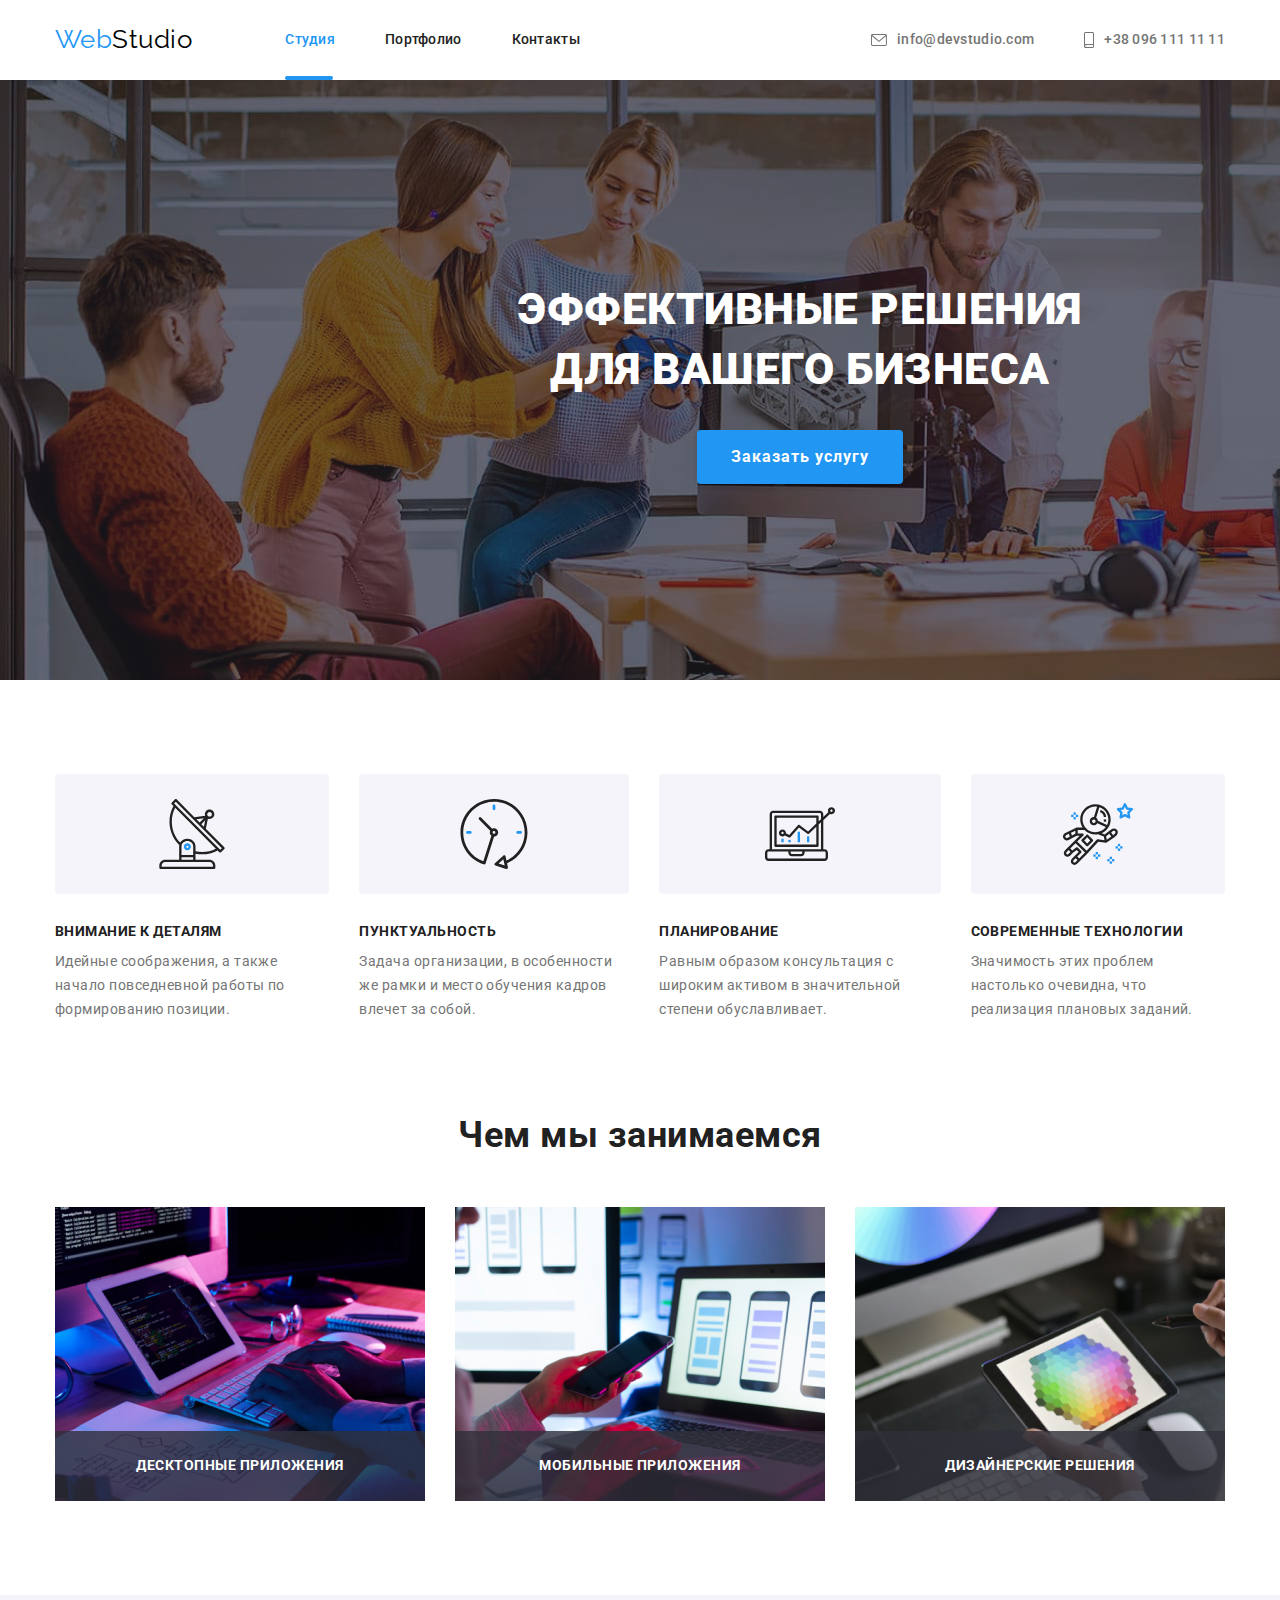
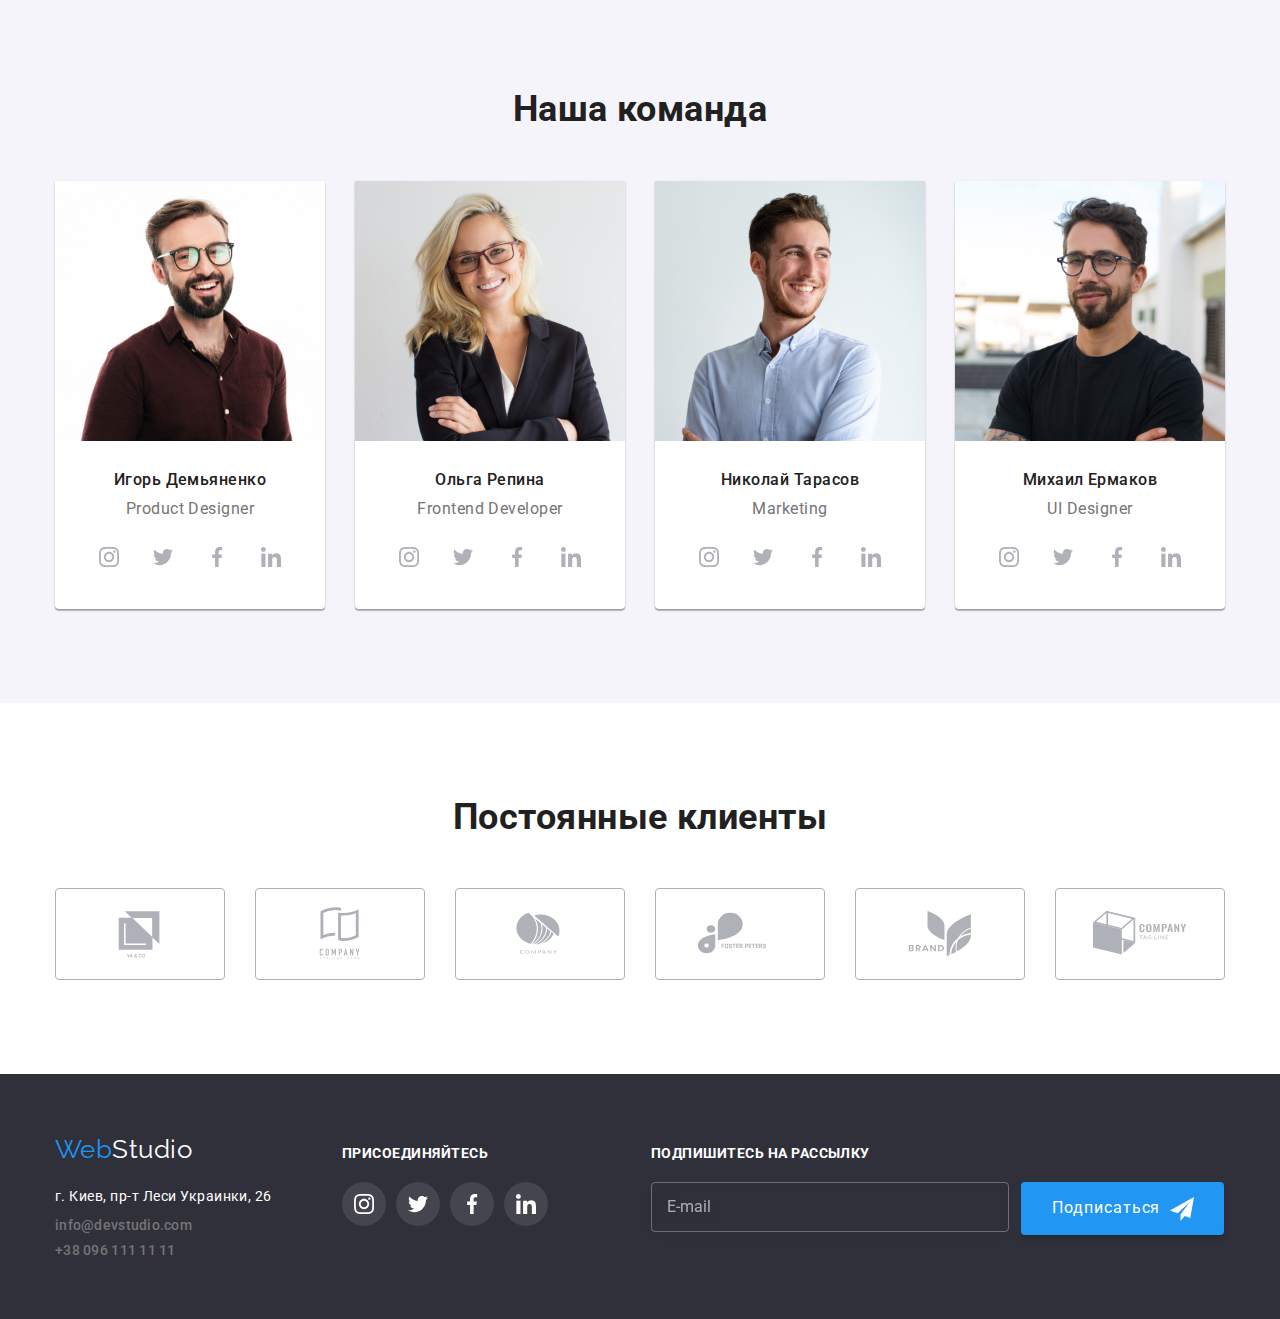
==== index.html @ 4d417df6 "Скопировал данные" ====
<!DOCTYPE html>
<html lang="en">
<head>
    <meta charset="UTF-8">
    <meta http-equiv="X-UA-Compatible" content="IE=edge">
    <meta name="viewport" content="width=device-width, initial-scale=1.0">
    <title>WebStudio</title>
    <link href="https://fonts.googleapis.com/css2?family=Raleway:wght@700&family=Roboto:wght@400;500;700;900&display=swap"
        rel="stylesheet">
        <link rel="stylesheet" href="https://cdnjs.cloudflare.com/ajax/libs/modern-normalize/0.2.0/modern-normalize.min.css">
        <link rel="stylesheet" href="https://cdnjs.cloudflare.com/ajax/libs/modern-normalize/0.2.0/modern-normalize.min.css"
            integrity="sha512-sqIVMkf5f8XGYI/UZYGs7wODxlUeoj9JknataPfUwtvrSKWMHrMXGZ7Evb6nabFYJQG15vFFyALe6r0nWCD1Ug=="
            crossorigin="anonymous" referrerpolicy="no-referrer" />
        <link rel="stylesheet" href="./CSS/styles.css">
</head>

<body>
    <header class="header">
        <div class="container header-container">
        <nav class="navigation">
            <a href="index.html" class="logo">
                Web<span class="logo-black">Studio</span>
            </a>
            <ul class="site-nav">
                <li class="item">
                    <a href=" " class= "link current" >Студия</a>
                </li>
                <li class="item">
                    <a href="./portfolio.html "class= "link" >Портфолио</a>
                </li>
                <li class="item">
                    <a href=" "class= "link" >Контакты </a>
                </li>
            </ul>
        </nav>
        <ul class="contacts">
            <li class="contacts-item">
                <a class="contacts-link" href="mailto:info@devstudio.com">
                    <svg class="icon-envelope" width="16px" height="12px">
                        <use href="./images/icons/symbol-defs.svg#icon-phone1"></use>
                    </svg>info@devstudio.com
                
                </a>
            </li>
            <li class="contacts-item">
                <a class="contacts-link" href="tel:+380961111111"> 
                    <svg class="icon-phone" width="10px" height="16px">
                        <use href="./images/icons/symbol-defs.svg#icon-smartphone"></use>
                    </svg>+38 096 111 11 11</a>
            </li>
        </ul>
    </div>
    </header >
    <main>
        
            <section class="hero">
            <div class="container">
                <h1 class="hero-title">Эффективные решения <br> для вашего бизнеса</h1>
                <button type="button" class="button" data-modal-open>Заказать услугу</button>
            </section>
            </div>

        <section class="section feat">
            <div class="container">
        <h2 class="visually-hidden">Наши преимущества</h2>
            <ul class="section-features">
                <li class="advantages">
                    <div class="advantages-icon">
                        <svg class="icon-antenna" width="70px" height="70px">
                            <use href="./images/icons/sprite1.svg#icon-antenna-1"></use>
                        </svg>
                    </div>
                    <h3 class="features">Внимание к деталям</h3>
                    <p class="features-list">Идейные соображения, а также начало повседневной
                        работы по формированию позиции.</p>
                
                </li>
                <li class="advantages">
                    <div class="advantages-icon">
                        <svg class="icon-antenna" width="70px" height="70px">
                            <use href="./images/icons/sprite1.svg#icon-clock-1"> </use>
                        </svg>
                    </div>
                    <h3 class="features">Пунктуальность</h3>
                    <p class="features-list">Задача организации, в особенности же
                        рамки и место обучения кадров влечет за собой.</p>
                </li>
                <li class="advantages">
                    <div class="advantages-icon">
                        <svg class="icon-antenna" width="70px" height="70px">
                            <use href="./images/icons/sprite1.svg#icon-diagram-1"></use>
                        </svg>
                    </div>
                    <h3 class="features">Планирование</h3>
                    <p class="features-list">Равным образом консультация с широким
                        активом в значительной степени обуславливает.</p>
                </li>
                <li class="advantages">
                 <div class="advantages-icon">
                     <svg class="icon-antenna" width="70px" height="70px">
                         <use href="./images/icons/sprite1.svg#icon-astronaut-1"></use>
                    </svg>
                 </div>
                    <h3 class="features">Современные технологии</h3>
                    <p class="features-list">Значимость этих проблем настолько очевидна,
                        что реализация плановых заданий.</p>
                </li>
            </ul>
            </div>
        </section>
        <section class="section">
            <div class="container">
            <h2 class="section-title heading">Чем мы занимаемся</h2>

            <ul class="image-box">
                <li class="ibox">
                    
                    <img src="./images/box 1.jpg"
                        alt="Изображены руки пишущие код на компютере с и спользованием планшета" width="370"
                        height="294" />
                        <P class="image-box-text">Десктопные приложения </P>
                        
                        
                        
                </li>
                <li class="ibox">
                    <img src="./images/box 2.jpg" alt="Изображены руки набрасывающие макет интерфейса для смартфона "
                        width="370" height="294" />
                        <P class="image-box-text">Мобильные приложения </P>
                </li>
                <li class="ibox">
                    <img src="./images/img.jpg"
                        alt="Изображены руки подбирающие цветовуюпалитру на планшете с помощью карандаша " width="370"
                        height="294" />
                        <P class="image-box-text">Дизайнерские решения </P>
                        
                </li>
            </ul>
</div>
        </section>
    
        <section class="section-team">
            <div class="container">
            <h2 class="section-title head">Наша команда</h2>
            <ul class="team">
                <li class="masters-list">
                    <img src="./images/img0.jpg" alt=" Изображен Product Designer " width="270" height="260">
                    <div class="team-colums">
                    <h3 class="team-list " >Игорь Демьяненко</h3>
                    <p class="team-professional ">Product Designer</p>
                    <ul class="social-list">
                        <li class="social-list-item">
                            <a href="" class="social-link">
                                <svg class="social-list-icon">
                                 <use href="./images/icons/sprite.svg#icon-instagram-2"></use> 
                                </svg>
                            </a>
                        </li>
                        <li class="social-list-item">
                            <a href="" class="social-link"> 
                                <svg class="social-list-icon">
                                    <use href="./images/icons/sprite.svg#icon-twitter-1"></use>
                                </svg>
                            </a>
                        </li>
                        <li class="social-list-item">
                            <a href="" class="social-link">
                                <svg class="social-list-icon">
                                    <use href="./images/icons/sprite.svg#icon-facebook-1"></use>
                                </svg>
                            </a>
                        </li>
                        <li class="social-list-item">
                            <a href="" class="social-link">
                                <svg class="social-list-icon">
                                    <use href="./images/icons/sprite.svg#icon-linkedin-1"></use>
                                </svg>
                            </a>
                        </li>
                    </ul>
        
                    </div>
                </li>
                <li class="masters-list">
                    <img src="./images/img1.jpg" alt=" Изображен Frontend Developer " width="270" height="260">
                    <div class="team-colums">
                    <h3 class="team-list ">Ольга Репина</h3>
                    <p class="team-professional ">Frontend Developer</p>
                    <ul class="social-list">
                        <li class="social-list-item">
                            <a href="" class="social-link">
                                <svg class="social-list-icon">
                                    <use href="./images/icons/sprite.svg#icon-instagram-2"></use>
                                </svg>
                            </a>
                        </li>
                        <li class="social-list-item">
                            <a href="" class="social-link">
                                <svg class="social-list-icon">
                                    <use href="./images/icons/sprite.svg#icon-twitter-1"></use>
                                </svg>
                            </a>
                        </li>
                        <li class="social-list-item">
                            <a href="" class="social-link">
                                <svg class="social-list-icon">
                                    <use href="./images/icons/sprite.svg#icon-facebook-1"></use>
                                </svg>
                            </a>
                        </li>
                        <li class="social-list-item">
                            <a href="" class="social-link">
                                <svg class="social-list-icon">
                                    <use href="./images/icons/sprite.svg#icon-linkedin-1"></use>
                                </svg>
                            </a>
                        </li>
                    </ul>
                    </div>

                </li>
                <li class="masters-list">
                    <img src="./images/img3.jpg" alt=" Изображен Маркетолог " width="270" height="260">
                <div class="team-colums">
                    <h3 class="team-list">Николай Тарасов</h3>
                    <p class="team-professional " >Marketing</p>
                    <ul class="social-list">
                        <li class="social-list-item">
                            <a href="" class="social-link">
                                <svg class="social-list-icon">
                                    <use href="./images/icons/sprite.svg#icon-instagram-2"></use>
                                </svg>
                            </a>
                        </li>
                        <li class="social-list-item">
                            <a href="" class="social-link">
                                <svg class="social-list-icon">
                                    <use href="./images/icons/sprite.svg#icon-twitter-1"></use>
                                </svg>
                            </a>
                        </li>
                        <li class="social-list-item">
                            <a href="" class="social-link">
                                <svg class="social-list-icon">
                                    <use href="./images/icons/sprite.svg#icon-facebook-1"></use>
                                </svg>
                            </a>
                        </li>
                        <li class="social-list-item">
                            <a href="" class="social-link">
                                <svg class="social-list-icon">
                                    <use href="./images/icons/sprite.svg#icon-linkedin-1"></use>
                                </svg>
                            </a>
                        </li>
                    </ul>
                    </div>

                </li>
                <li class="masters-list">
                    <img src="./images/img4.jpg" alt=" Изображен UI Designer " width="270" height="260">
                <div class="team-colums">
                    <h3 class="team-list ">Михаил Ермаков</h3>
                    <p class="team-professional ">UI Designer</p>
                    <ul class="social-list">
                        <li class="social-list-item">
                            <a href="" class="social-link">
                                <svg class="social-list-icon">
                                    <use href="./images/icons/sprite.svg#icon-instagram-2"></use>
                                </svg>
                            </a>
                        </li>
                        <li class="social-list-item">
                            <a href="" class="social-link">
                                <svg class="social-list-icon">
                                    <use href="./images/icons/sprite.svg#icon-twitter-1"></use>
                                </svg>
                            </a>
                        </li>
                        <li class="social-list-item">
                            <a href="" class="social-link">
                                <svg class="social-list-icon">
                                    <use href="./images/icons/sprite.svg#icon-facebook-1"></use>
                                </svg>
                            </a>
                        </li>
                        <li class="social-list-item">
                            <a href="" class="social-link">
                                <svg class="social-list-icon">
                                    <use href="./images/icons/sprite.svg#icon-linkedin-1"></use>
                                </svg>
                            </a>
                        </li>
                    </ul>
                </div>

                </li>

            </ul>
            </div>
        </section>
        <section class="section-clients section">
            <div class="container">
                <h2 class="clients-title">Постоянные клиенты</h2>
                <ul class="clients-list">
                    <li class="clients-item">
                        <a class="clients-link" href="">
                            <svg class="icon-logo">
                                <use href="./images/icons/symbol-defs.svg#icon-Logo"></use>
                            </svg>
                        </a>
                    </li>
                    <li class="clients-item">
                        <a class="clients-link" href="">
                            <svg class="icon-logo">
                                <use href="./images/icons/symbol-defs.svg#icon-Logo-1"></use>
                            </svg>
                        </a>
                    </li>
                    <li class="clients-item">
                        <a class="clients-link" href="">
                            <svg class="icon-logo">
                                <use href="./images/icons/symbol-defs.svg#icon-Logo-2"></use>
                            </svg>
                        </a>
                    </li>
                    <li class="clients-item">
                        <a class="clients-link" href="">
                            <svg class="icon-logo">
                                <use href="./images/icons/symbol-defs.svg#icon-Logo-3"></use>
                            </svg>
                        </a>
                    </li>
                    <li class="clients-item">
                        <a class="clients-link" href="">
                            <svg class="icon-logo">
                                <use href="./images/icons/symbol-defs.svg#icon-Logo-4"></use>
                            </svg>
                        </a>
                    </li>
                    <li class="clients-item">
                        <a class="clients-link" href="">
                            <svg class="icon-logo">
                                <use href="./images/icons/symbol-defs.svg#icon-Logo-5"></use>
                            </svg>
                        </a>
                    </li>
                </ul>
            </div>
        </section>

    </main>
    <footer class="footer">
    
        <div class="container current-container">
            <div class="logo-container">
        <a href="/index.html" class="logo-footer">
            Web<span class="logo-white">Studio</span>
        </a>
        
        <address class="footer-address">
            <p class="address">г. Киев, пр-т Леси Украинки, 26</p>
            <ul class="contacts-footer">
           <li class="mail"><a class="contacts-link-foot" href="mailto:info@devstudio.com">info@devstudio.com</a></li>
        <li class="mail"> <a class="contacts-link-foot" href="tel:+380961111111" >+38 096 111 11 11</a> </li>
            </ul>
        </address>
        </div>
        <div class="social-corner">
        <h2 class="sociale-title">Присоединяйтесь</h2>
        <ul class="social-footer"> 
            <li class=" socical-footer-item">
                <a href="" class="socical-footer-link" >
                    <svg class="socical-footer-icon"> <use href="./images/icons/sprite.svg#icon-instagram-2"> 
                        
                    </use></svg>
                </a>
            </li>
            <li class=" socical-footer-item">
                <a href="" class="socical-footer-link"> <svg class="socical-footer-icon">
                    <use href="./images/icons/sprite.svg#icon-twitter-1">
                
                    </use>
                </svg></a>
            </li>
            <li class=" socical-footer-item">
                <a href="" class="socical-footer-link"><svg class="socical-footer-icon">
                    <use href="./images/icons/sprite.svg#icon-facebook-1">
                
                    </use>
                </svg></a>
            </li>
            <li class=" socical-footer-item">
                <a href="" class="socical-footer-link"><svg class="socical-footer-icon">
                    <use href="./images/icons/sprite.svg#icon-linkedin-1">
                
                    </use>
                </svg></a>
            </li>
        </ul>
        </div>
        

        <div class="subscription">
    
            <h2 class="subscription-title ">Подпишитесь на рассылку</h2>
            <form class="subscription-form" name="subscription-form">
                <label for="email">
                    <input class="footer-input" type="email" name="email" placeholder="E-mail" />
                </label> 
                
                <button class="footer-submit-button" type="submit">Подписаться
                    <svg class="icon-submit-svg" >
                        <use href="./images/icons/icon-send.svg#icon-icon-send"></use>
                    </svg>
                   
                </button>
            </form>
            
        </div>
        </div>
    
        
    
    </footer>

<div class="backdrop is-hidden " data-modal>
    <div class="modal">
        <button type="button" class="close-btn" data-modal-close>
        <svg class="close-svg" width="18px" height="18px">
            <use href="./images/icons/symbol-close.svg#icon-close-12">
        
            </use>
        </svg>
        </button>
        <form class="modal-form" action="#">
            <p class="modal-form-head">Оставьте свои данные, мы вам перезвоним</p>
            <label for="user-name" class="modal-form-field">Имя
                <span class="modal-form-input-wrapper">
                <input type="text" class="modal-form-input" id="user-name" name="user-name" minlength="2" pattern="[a-zA-Za-яёА-ЯЁ]+" title="Использовать Аа-Яя, Aa-Zz" required >
            <svg class="socical-footer-icon-current">
                <use href="./images/icons/symbol-form.svg#icon-person-black-18dp-1">
            </use>
                </svg>
                </span>
            </label>
            
            <label for="tel" class="modal-form-field" >Телефон
                <span class="modal-form-input-wrapper">
                <input type="tel" class="modal-form-input" name="tel" id="tel" pattern="[0-9-{3} [0-9-{3} [0-9-{2} [0-9-{2}]" title="099-999-88-88" required >
                <svg class="socical-footer-icon-current">
                    <use href="./images/icons/symbol-form.svg#icon-phone-black-18dp-1">
                    </use>
                </svg>
                </span>
            </label>
            <label for="email" class="modal-form-field">Почта
                <span class="modal-form-input-wrapper">
                <input type="email" class="modal-form-input" name="email" id="email">
                <svg class="socical-footer-icon-current">
                    <use href="./images/icons/symbol-form.svg#icon-email-black-18dp-1">
                    </use>
                </svg>
                </span>
            </label>
            <label for="messege" class="modal-form-field-curent"> Комментарий<textarea class="modal-form-messege" placeholder="Введите текст" id="messege"></textarea>
            </label>
            <input type="checkbox" class="modal-form-checkbox visually-hidden" id="accept-policy">
            <label for="accept-policy" class="modal-form-checkbox-label"> Соглашаюсь с рассылкой и принимаю &nbsp; <a href="#" class="modal-form-label-link">Условия договора </a></label>
            <button type="submit" class="modal-form-btn">Отправить</button>

        
</div>
<script src="./JS/modal.js"></script>
</body> 

</html>
---- CSS/styles.css ----
/* основной цвет ntcnf #212121 */
/* вторичный цвет #757575 */
/* Белый цвет */
/* Ацент- #2196F3 */
/* цвет контактов футера rgba(255, 255, 255, 0.6);*/
/* вторичный цвет фона #F5F4FA */

:root {
  --primary-texr-color: #212121;
  --title-text-color: #757575;
  --accent-color: #2196f3;
  --white-color: #fff;
  --black-color: #000000;
  --color-baner: #2f303a;
  --current-fon-color: #f5f4fa;
}
h1,
h2,
h3,
h4,
h5,
h6,
p {
  margin-top: 0px;
  margin-bottom: 0px;
}
ul,
ol {
  margin-top: 0px;
  margin-bottom: 0px;
  padding-left: 0px;
}
img {
  display: block;
}
body {
  color: var(--title-text-color);
  background-color: var(--white-color);
  font-family: roboto, sans-serif;
  letter-spacing: 0.03em;
  margin: 0px;
}

/* ***Шапка сайта**** */
/* Logo  для индекса и портфолио*/
.container {
  width: 1200px;
  margin: auto;
  padding-left: 15px;
  padding-right: 15px;
}

.header-container {
  display: flex;
  align-items: center;
}
.navigation {
  display: flex;
  align-items: center;
}
.logo {
  color: var(--accent-color);

  font-family: Raleway;
  font-weight: 400;
  font-size: 26px;
  line-height: 1.19;
  text-decoration: none;
  margin-right: 93px;
  padding-top: 24px;
  padding-bottom: 25px;
  display: block;
}

.logo :hover {
  color: var(--accent-color);
}
.logo-black {
  color: var(--black-color);
  font-family: Raleway;
  font-weight: 400;
  font-size: 26px;
  line-height: 1.19;
}
/* Site-nav */
.site-nav {
  list-style-type: none;
  display: flex;
  align-items: center;
}
.site-nav .link {
  color: var(--primary-texr-color);
  font-weight: 500;
  font-size: 14px;
  line-height: 1.14;
  letter-spacing: 0.02em;
  text-decoration: none;
  transition-property: color;
  transition-duration: 250ms;
  transition-timing-function: cubic-bezier(0.4, 0, 0.2, 1);
}
.link,
.current {
  padding-top: 32px;
  padding-bottom: 32px;
  display: block;
}

.item:not(:last-child) {
  margin-right: 50px;
}
.site-nav .link:hover,
.site-nav .link:focus {
  color: var(--accent-color);
}
.site-nav .link.current {
  color: var(--accent-color);
}
.nav,
.nav-current {
  padding-top: 32px;
  padding-bottom: 32px;
}
/* Contact-list  для индекса и портфолио*/

.contacts-link:hover,
.contacts-link:focus {
  color: var(--accent-color);
}

.icon-envelope:hover,
.icon-envelope:focus {
  fill: var(--accent-color);
}
.icon-phone:hover,
.icon-phone:focus {
  fill: var(--accent-color);
}
.icon-envelope,
.icon-phone {
  margin-right: 10px;
  fill: currentColor;
}

.contacts-item:not(:last-child) {
  margin-right: 50px;
}
.contacts {
  list-style-type: none;
  margin-left: auto;
  display: flex;
}
.contacts-link {
  color: var(--title-text-color);
  text-decoration: none;
  font-weight: 500;
  font-size: 14px;
  line-height: 1.14;
  letter-spacing: 0.02em;
  font-style: normal;
  display: flex;
  align-items: center;
  transition-property: color;
  transition-duration: 250ms;
  transition-timing-function: cubic-bezier(0.4, 0, 0.2, 1);
}

.contacts-link-foot {
  color: var(--title-text-color);
  text-decoration: none;
  font-weight: 500;
  font-size: 14px;
  line-height: 1.14;
  letter-spacing: 0.02em;
  font-style: normal;
  transition-duration: 250ms;
  transition-timing-function: cubic-bezier(0.4, 0, 0.2, 1);
}
.contacts-link-foot:hover,
.contacts-link-foot:focus {
  color: var(--accent-color);
}

.contacts-link {
  padding-top: 32px;
  padding-bottom: 32px;
}
.contacts-link-foot {
  display: block;
}

/* ***Блок-герой*** */
.hero {
  background-color: var(--color-baner);
  padding-top: 200px;
  padding-bottom: 200px;
  height: 600px;
  width: 1600px;
  background-image: linear-gradient(rgba(47, 48, 58, 0.4), rgba(47, 48, 58, 0.4)),
    url(../images/Img-min.jpg);
  background-repeat: no-repeat;
  background-position: center;
  background-size: cover;
}
.hero-title {
  color: var(--white-color);
  font-weight: 900;
  font-size: 44px;
  line-height: 1.36;
  text-align: center;
  text-transform: uppercase;
  margin-bottom: 30px;
}

/* Section */
.feat {
  padding-top: 94px;
  padding-bottom: 94px;
}
.section {
  padding-bottom: 94px;
}

.section-title {
  color: var(--primary-texr-color);
  font-weight: 700;
  font-size: 36px;
  line-height: 1.16;
  text-align: center;
}
.heading {
  margin-bottom: 50px;
}

.image-box {
  list-style-type: none;
  display: flex;
  justify-content: space-between;
}
.hidden {
  display: none;
}

.ibox {
  position: relative;
}

.image-box-text {
  position: absolute;
  width: 100%;
  bottom: 0px;
  font-weight: bold;
  font-size: 14px;
  line-height: 1.14;
  text-align: center;
  text-transform: uppercase;
  color: var(--white-color);
  background: rgba(47, 48, 58, 0.8);
  padding-top: 27px;
  padding-bottom: 27px;
}

/* Features */
.features {
  color: var(--primary-texr-color);
  font-weight: 700;
  font-size: 14px;
  line-height: 1.14;
  text-transform: uppercase;
  margin-bottom: 10px;
}
.section-features {
  list-style-type: none;
  display: flex;
}

.features-list {
  color: var(--title-text-color);
  font-weight: 400;
  font-size: 14px;
  line-height: 1.7;
}
.advantages {
  margin-right: 30px;
}
.advantages:last-child {
  margin-right: 0px;
}

.advantages-icon {
  display: flex;
  height: 120px;
  justify-content: center;
  align-items: center;
  background: #f5f4fa;
  border-radius: 4px;
  margin-bottom: 30px;
}
/* Team-list */

.team {
  display: flex;
  list-style-type: none;
  margin-left: -30px;
  margin-top: -30px;
}

.masters-list {
  margin-left: 30px;
  margin-top: 30px;
  background-color: var(--white-color);
}

.section-team {
  background-color: var(--current-fon-color);
  padding-top: 94px;
  padding-bottom: 94px;
}
.team-list {
  color: var(--primary-texr-color);
  font-weight: 500;
  font-size: 16px;
  line-height: 1.18;
  text-align: center;
  margin-bottom: 10px;
}
.social-list {
  list-style-type: none;
  display: flex;
  justify-content: space-between;
}
.social-list-icon {
  width: 20px;
  height: 20px;
  fill: currentColor;
}
.social-link {
  display: flex;
  width: 44px;
  height: 44px;
  border-radius: 50%;
  background: rgba(255, 255, 255, 0.1);
  align-items: center;
  justify-content: center;
  color: #afb1b8;
  transition-property: color, background-color;
  transition-duration: 250ms;
  transition-timing-function: cubic-bezier(0.4, 0, 0.2, 1);
}
.social-link:hover,
.social-link:focus {
  color: var(--white-color);
  background-color: var(--accent-color);
}

.head {
  margin-bottom: 50px;
}
.team-professional {
  color: var(--title-text-col);
  font-weight: 400;
  font-size: 16px;
  line-height: 1.18;
  text-align: center;
  margin-bottom: 16px;
}

.team-colums {
  padding-top: 30px;
  padding-bottom: 30px;
  padding-left: 32px;
  padding-right: 32px;
}
.masters-list {
  box-shadow: 0px 1px 3px rgba(0, 0, 0, 0.12), 0px 1px 1px rgba(0, 0, 0, 0.14),
    0px 2px 1px rgba(0, 0, 0, 0.2);
  border-radius: 0px 0px 4px 4px;
}

.section-clients {
  background: #ffffff;
}

.clients-title {
  text-align: center;
  color: var(--primary-texr-color);
  font-weight: 700;
  font-size: 36px;
  line-height: 1.16;
  margin-bottom: 50px;
  text-align: center;
}
.section-clients {
  padding-top: 94px;
  padding-bottom: 94px;
}

.clients-list {
  display: flex;
  flex-wrap: wrap;
  margin-top: -30px;
  margin-left: -30px;
  list-style-type: none;
}

.clients-item {
  flex-basis: calc((100% - 6 * 30px) / 6);
  margin-top: 30px;
  margin-left: 30px;
}
.clients-link {
  display: flex;
  justify-content: center;
  align-items: center;
  width: 170px;
  height: 92px;

  border: 1px solid #afb1b8;
  border-radius: 4px;
  transition-property: border-color;
  transition-duration: 250ms;
  transition-timing-function: cubic-bezier(0.4, 0, 0.2, 1);
}

.clients-link:hover .icon-logo,
.clients-link:focus .icon-logo {
  fill: var(--accent-color);
}

.clients-link:hover,
.clients-link:focus {
  border-color: var(--accent-color);
}

.icon-logo {
  width: 106px;
  height: 60px;
  fill: #afb1b8;
  transition-property: fill;
}

/* Вutton  */
.button {
  font-family: inherit;
  font-weight: bold;
  font-size: 16px;
  line-height: 1.87;
  letter-spacing: 0.06em;
  color: var(--white-color);
  background: var(--accent-color);
  padding: 10px 32px;
  border-radius: 4px;
  display: block;
  margin-right: auto;
  margin-left: auto;
  border-color: transparent;
  box-shadow: 0px 4px 4px rgba(0, 0, 0, 0.15);
}
/* Footer */
.footer {
  background-color: var(--color-baner);
  font-family: Roboto;
  font-weight: 500;
  font-size: 14px;
  line-height: 16px;
  letter-spacing: 1.14;
  padding-bottom: 60px;
  padding-top: 60px;
}

.logo-footer {
  color: var(--accent-color);

  font-family: Raleway;
  font-weight: 400;
  font-size: 26px;
  line-height: 1.19;
  text-decoration: none;
}

.logo-footer :hover {
  color: var(--accent-color);
}
.logo-white {
  color: var(--white-color);
  font-family: Raleway;
  font-weight: 400;
  font-size: 26px;
  line-height: 1.19;
}
.footer-address {
  margin-top: 20px;
}
.address {
  color: var(--white-color);
  font-style: normal;
  font-weight: 400;
  font-size: 14px;
  line-height: 1.7;
  margin-bottom: 9px;
}
.contacts-footer {
  color: var(--title-text-color);
  text-decoration: none;
  font-weight: 500;
  font-size: 14px;
  line-height: 1.14;
  letter-spacing: 0.02em;
  font-style: normal;
  list-style-type: none;
}

.mail:not(:last-child) {
  margin-bottom: 9px;
}
.social-footer {
  list-style-type: none;
}
.socical-footer-icon {
  width: 20px;
  height: 20px;
}
.socical-footer-link {
  display: flex;
  align-items: center;
  justify-content: center;
  width: 44px;
  height: 44px;
  border-radius: 50%;
  background-color: rgba(255, 255, 255, 0.1);
  margin-right: 10px;
  fill: var(--white-color);
  transition-property: background-color;
  transition-duration: 250ms;
  transition-timing-function: cubic-bezier(0.4, 0, 0.2, 1);
}

.socical-footer-link:hover,
.socical-footer-link:focus {
  background-color: var(--accent-color);
}

.social-footer {
  display: flex;
}
.social-corner {
  margin-left: 70px;
}
.current-container {
  display: flex;
  align-items: baseline;
}
.sociale-title {
  font-size: 14px;
  line-height: 1.14;
  text-transform: uppercase;
  color: var(--white-color);

  margin-bottom: 20px;
}

.subscription {
  margin-left: 93px;
}
.subscription-title {
  font-size: 14px;
  line-height: 1.14;
  text-transform: uppercase;
  color: #ffffff;

  margin-bottom: 20px;
}

.subscription-form {
  display: flex;
}

.footer-input {
  width: 358px;
  height: 50px;
  background-color: transparent;
  padding: 15px;
  border: 1px solid rgba(255, 255, 255, 0.3);
  box-sizing: border-box;
  filter: drop-shadow(0px 4px 4px rgba(0, 0, 0, 0.15));
  border-radius: 4px;
  outline: none;

  color: #ffffff;
}

.footer-input:focus {
  border-color: var(--accent-color);

  transition-property: border-color;
  transition-duration: 250ms;
  transition-timing-function: cubic-bezier(0.4, 0, 0.2, 1);
}

.footer-input::placeholder {
  font-size: 16px;
  line-height: 1.25;
  color: rgba(255, 255, 255, 0.6);
}

.footer-submit-button {
  display: inline-flex;
  align-items: center;
  text-align: center;
  font-size: 16px;
  line-height: 1.8;
  letter-spacing: 0.06em;
  padding-bottom: 10px;
  padding-top: 10px;
  padding-left: 29px;
  padding-right: 28px;
  margin-left: 12px;

  background: var(--accent-color);
  color: #ffffff;
  box-shadow: 0px 4px 4px rgba(0, 0, 0, 0.15);
  border-radius: 4px;
  border-color: transparent;

  cursor: pointer;
  outline: none;
}

.icon-submit-svg {
  margin-left: 10px;
  width: 24px;
  height: 24px;
}

/* Портфолио */
/* Навигация страницы портфолио */
.header-nav {
  border-bottom: 1px solid #ececec;
}
.nav-portfolio,
.nav {
  color: var(--primary-texr-color);
  font-weight: 500;
  font-size: 14px;
  line-height: 1.14;
  letter-spacing: 0.02em;
  text-decoration: none;
  list-style-type: none;
  transition-property: color;
  transition-duration: 250ms;
  transition-timing-function: cubic-bezier(0.4, 0, 0.2, 1);
}
.nav-portfolio {
  list-style-type: none;
  display: flex;
  align-items: center;
}
.nav-portfolio .nav:hover,
.nav-portfolio .nav:focus {
  color: var(--accent-color);
  text-decoration: none;
}
.nav-portfolio .nav-current {
  color: var(--accent-color);
  text-decoration: none;
}
/* .section-portfolio */
.section-portfolio {
  color: var(--primary-texr-color);
  padding-bottom: 94px;
  padding-top: 94px;
}

/* примеры работ */
.work-box {
  display: flex;
  flex-wrap: wrap;
  list-style-type: none;
  margin-top: -30px;
  margin-left: -30px;
  margin-bottom: 94px;
}
.examples-box {
  margin-top: 30px;
  margin-left: 30px;
}

.overlay {
  position: absolute;
  top: 0px;
  left: 0px;
  height: 100%;
  width: 100%;
  background-color: rgba(33, 150, 243, 0.9);
  color: var(--white-color);
  padding-left: 24px;
  padding-right: 24px;
  padding-top: 63px;
  padding-bottom: 63px;
  overflow: auto;
  transform: translateY(100%);
  font-size: 18px;
  line-height: 1.56;
  transition-property: transform;
  transition-duration: 250ms;
  transition-timing-function: cubic-bezier(0.4, 0, 0.2, 1);
}

.box-portfolio-img {
  position: relative;
  overflow: hidden;
}
.type-link:hover .overlay,
.type-link:focus .overlay {
  transform: translateY(0%);
  transition-property: transform;
  transition-duration: 250ms;
  transition-timing-function: cubic-bezier(0.4, 0, 0.2, 1);
}
.type-link:hover,
.type-link:focus {
  box-shadow: 0px 3px 1px rgba(0, 0, 0, 0.1), 0px 1px 2px rgba(0, 0, 0, 0.08),
    0px 2px 2px rgba(0, 0, 0, 0.12);
}
.type-link {
  text-decoration: none;
  display: block;
  position: relative;
  transition-property: box-shadow;
  transition-duration: 250ms;
  transition-timing-function: cubic-bezier(0.4, 0, 0.2, 1);
}

.type-cover {
  padding-left: 24px;
  padding-right: 24px;
  border-bottom: 1px solid #eeeeee;
  border-right: 1px solid #eeeeee;
  border-left: 1px solid #eeeeee;
  padding-top: 20px;
  padding-bottom: 20px;
}
.work-list {
  font-family: Roboto;
  font-style: normal;
  font-weight: bold;
  font-size: 36px;
  line-height: 1.16;
  text-align: center;
  letter-spacing: 0.03em;
}
.examples {
  color: var(--primary-texr-color);
  font-family: Roboto;
  font-weight: 700;
  font-size: 18px;
  line-height: 2;
  margin-bottom: 4px;
}
.examples-list {
  color: var(--title-text-color);
  font-family: Roboto;
  font-weight: 400;
  font-size: 16px;
  line-height: 1.8;
}
/* Button-portfolio */
.button-portfolio .button-current {
  color: var(--primary-texr-color);
  background-color: var(--current-fon-color);
  font-family: inherit;
  font-weight: 500;
  font-size: 16px;
  line-height: 1.6;
  text-align: center;
  letter-spacing: 0.03em;
  color: #212121;
  background: #f5f4fa;
  cursor: pointer;
  border-radius: 4px;
  border-color: transparent;
  transition-property: color, background-color, box-shadow;
  transition-duration: 250ms;
  transition-timing-function: cubic-bezier(0.4, 0, 0.2, 1);
}
.button-current {
  padding: 6px 22px;
}
.button-portfolio {
  display: flex;
  list-style-type: none;
  justify-content: center;
  margin-bottom: 50px;
}

.btm-portfolio:not(:last-child) {
  margin-right: 8px;
}
.button-portfolio:focus,
.button-current:hover,
.button-current:focus {
  color: var(--white-color);
  background-color: var(--accent-color);
  box-shadow: 0px 3px 1px rgba(0, 0, 0, 0.1), 0px 1px 2px rgba(0, 0, 0, 0.08),
    0px 2px 2px rgba(0, 0, 0, 0.12);
}
.button-current:focus,
.button-current:hover {
  color: var(--white-color);
  background-color: var(--accent-color);
}
.backdrop {
  position: fixed;
  top: 0;
  left: 0;
  width: 100vw;
  height: 100vh;
  background-color: rgba(0, 0, 0, 0.2);
  transition-property: opacity, visibility;
  transition-duration: 250ms;
  transition-timing-function: cubic-bezier(0.4, 0, 0.2, 1);
}
.modal {
  position: absolute;
  left: 50%;
  top: 50%;
  width: 528px;
  height: 580px;
  background-color: var(--white-color);
  transform: translate(-50%, -50%);
  box-shadow: 0px 1px 3px rgba(0, 0, 0, 0.12), 0px 1px 1px rgba(0, 0, 0, 0.14),
    0px 2px 1px rgba(0, 0, 0, 0.2);
  border-radius: 4px;
  padding: 40px;
}
.close-btn {
  position: absolute;
  top: 8px;
  right: 8px;
  cursor: pointer;

  display: flex;
  justify-content: center;
  align-items: center;
  width: 30px;
  height: 30px;
  border-radius: 50%;
  border: 1px solid rgba(0, 0, 0, 0.1);
  background-color: transparent;
}

.close-btn:focus {
  fill: var(--accent-color);
}

.close-svg:hover {
  fill: var(--accent-color);
}

.is-hidden {
  opacity: 0;
  visibility: hidden;
  pointer-events: none;
}
.current {
  position: relative;
}
.current::after {
  content: '';
  display: block;
  position: absolute;
  width: 48px;
  height: 4px;
  background: var(--accent-color);
  border-radius: 2px;
  bottom: 0;
}
.nav-current {
  position: relative;
}
.nav-current::after {
  content: '';
  display: block;
  position: absolute;
  width: 78px;
  height: 4px;
  background: var(--accent-color);
  border-radius: 2px;
  bottom: 0;
}
/* Modal-form */
.modal-form {
  display: flex;
  flex-direction: column;
}
.modal-form-head {
  color: var(--black-color);
  font-family: Roboto;
  font-weight: 700;
  font-size: 20px;
  line-height: 1.15;
  text-align: center;
  letter-spacing: 0.03em;
  margin-bottom: 28px;
}
.modal-form-field {
  font-family: Roboto;
  font-weight: 400;
  font-size: 12px;
  line-height: 1.16;
  color: var(--title-text-color);
  margin-bottom: 10px;

  letter-spacing: 0.01em;

  color: #757575;
}

.modal-form-field-curent {
  font-family: Roboto;
  font-weight: 400;
  font-size: 12px;
  line-height: 1.16;
  color: var(--title-text-color);
  margin-bottom: 10px;
  letter-spacing: 0.01em;
  color: #757575;
  margin-bottom: 10px;
}
.modal-form-input-wrapper {
  margin-top: 4px;
  display: block;
  position: relative;
}
.modal-form-input {
  width: 100%;
  height: 40px;
  border: 1px solid rgba(33, 33, 33, 0.2);
  box-sizing: border-box;
  border-radius: 4px;
  padding-left: 42px;
  transition-property: border-color;
  transition-duration: 250ms;
  transition-timing-function: cubic-bezier(0.4, 0, 0.2, 1);
}
.modal-form-input:focus,
.modal-form-input:hover {
  outline: none;
  border-color: var(--accent-color);
}

.modal-form-input:focus + .socical-footer-icon-current,
.modal-form-input:hover + .socical-footer-icon-current {
  fill: var(--accent-color);
}

.socical-footer-icon-current {
  position: absolute;
  top: 50%;
  transform: translateY(-50%);
  display: block;
  width: 18px;
  height: 18px;
  left: 12px;
  transition-property: fill;
  transition-duration: 250ms;
  transition-timing-function: cubic-bezier(0.4, 0, 0.2, 1);
}

.modal-form-messege {
  width: 100%;
  height: 120px;
  margin-top: 4px;
  border: 1px solid rgba(33, 33, 33, 0.2);
  padding: 12px 16px;
  resize: none;
  outline: none;
  border-radius: 4px;
}

.modal-form-messege::placeholder {
  font-family: Roboto;
  font-weight: 400;
  font-size: 12px;
  line-height: 1.16px;
  letter-spacing: 0.01em;

  color: rgba(117, 117, 117, 0.5);
}
.modal-form-messege:focus,
.modal-form-messege:hover {
  outline: none;
  border-color: var(--accent-color);
  transition-duration: 250ms;
  transition-timing-function: cubic-bezier(0.4, 0, 0.2, 1);
}

.modal-form-checkbox:checked + .modal-form-checkbox-label::before {
  background-color: var(--accent-color);
  background-image: url(../images/icons/Vector.svg);
  background-repeat: no-repeat;
  background-origin: border-box;
  background-position: center;
  border-color: transparent;
}
.modal-form-checkbox-label::before {
  display: block;
  content: '';
  width: 16px;
  height: 15px;
  border: 2px solid black;
  border-radius: 2px;
  cursor: pointer;
  margin-right: 7px;
}
.visually-hidden {
  position: absolute !important;
  clip: rect(1px 1px 1px 1px); /* IE6, IE7 */
  clip: rect(1px, 1px, 1px, 1px);
  padding: 0 !important;
  border: 0 !important;
  height: 1px !important;
  width: 1px !important;
  overflow: hidden;
}
.modal-form-checkbox:focus + .modal-form-checkbox-label::before {
  outline: none;
  border-color: var(--accent-color);
}
.modal-form-checkbox-label {
  display: flex;
  align-items: center;

  font-family: Roboto;
  font-weight: 400;
  font-size: 14px;
  line-height: 1.7px;
  letter-spacing: 0.03em;
  color: #757575;
  margin-bottom: 30px;
  margin-left: 14px;
}
.modal-form-label-link {
  color: var(--accent-color);
  line-height: 1.71;
  text-decoration-line: underline;
}
.modal-form-btn {
  display: block;
  padding: 10px 55px;
  width: 200px;
  height: 50px;
  margin: 0 auto;
  font-size: 16px;
  line-height: 1.8;
  letter-spacing: 0.06em;
  color: #ffffff;
  background: #188ce8;
  box-shadow: 0px 4px 4px rgba(0, 0, 0, 0.15);
  border-radius: 4px;
  outline: none;
  cursor: pointer;
  border: transparent;
}

.modal-form-btn:focus,
.modal-form-btn:hover {
  box-shadow: 0px 1px 3px rgba(0, 0, 0, 0.12), 0px 1px 1px rgba(0, 0, 0, 0.14),
    0px 2px 1px rgba(0, 0, 0, 0.2);
}
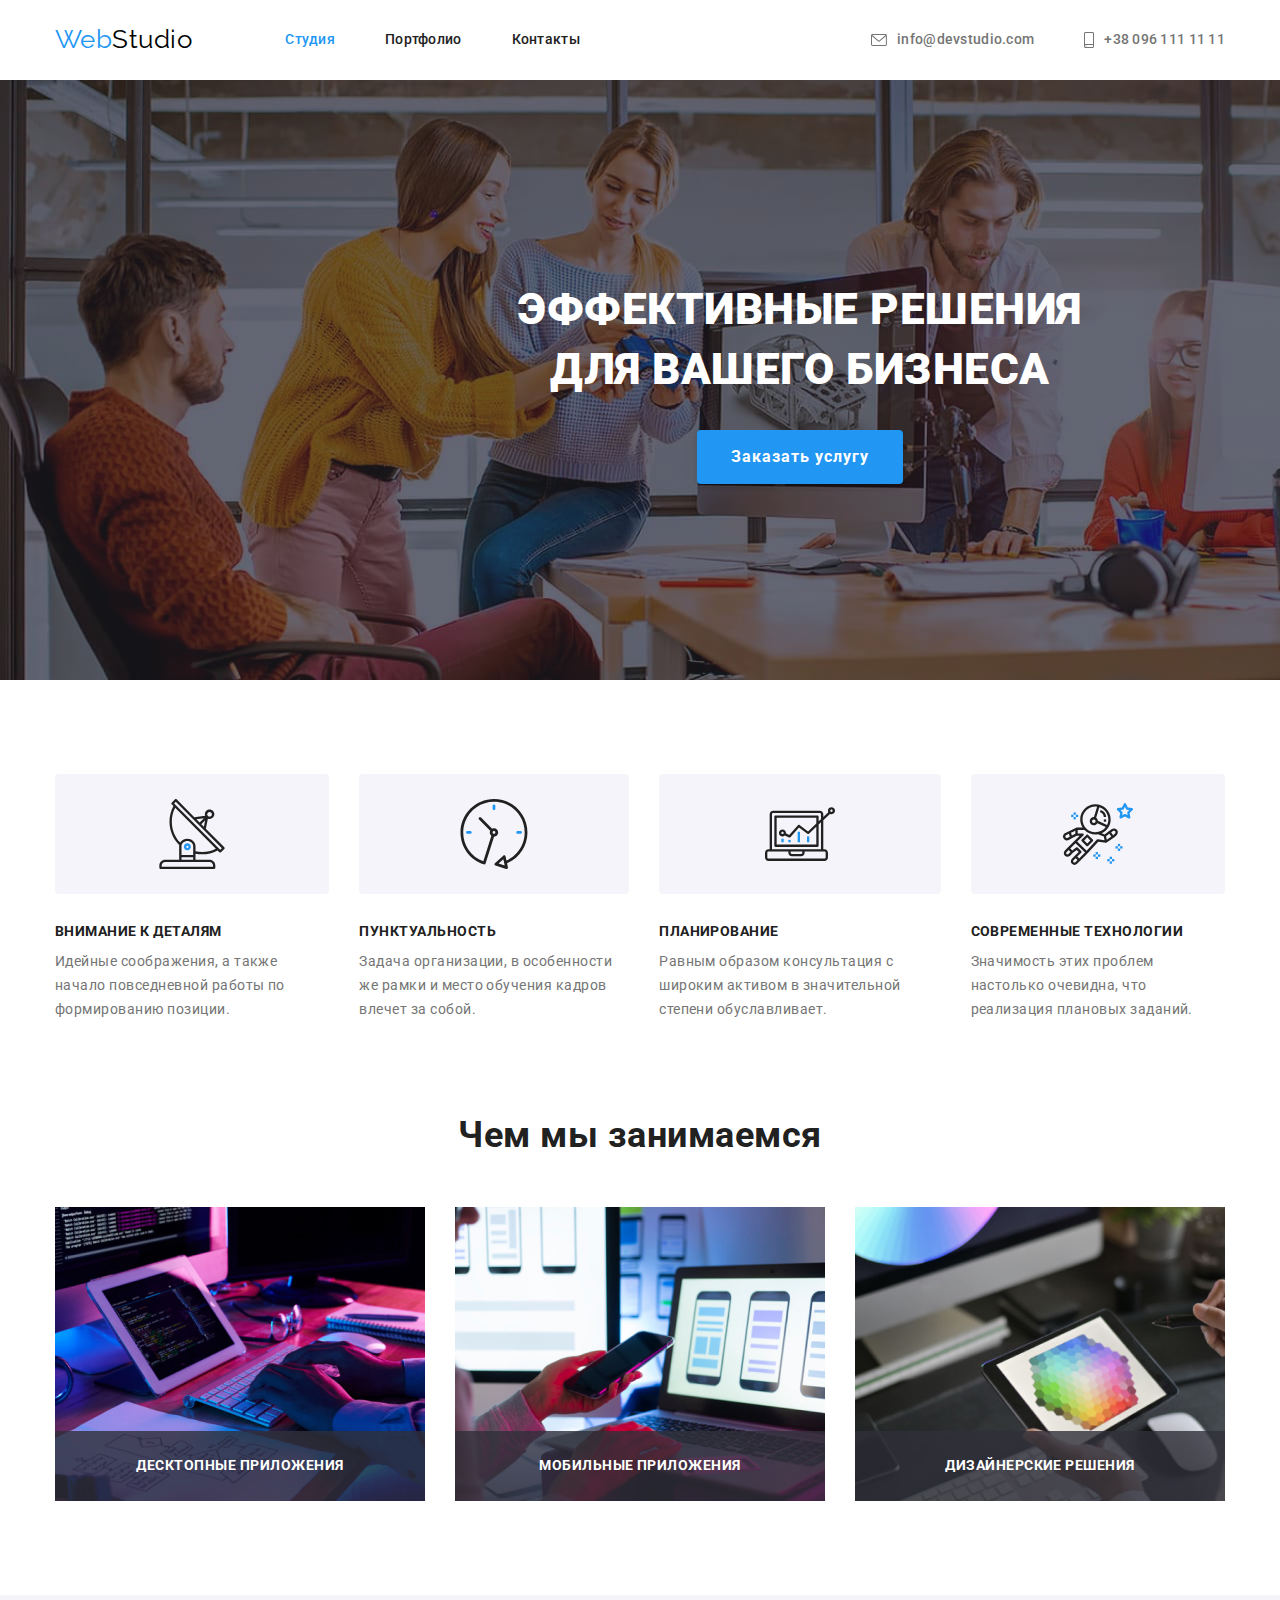
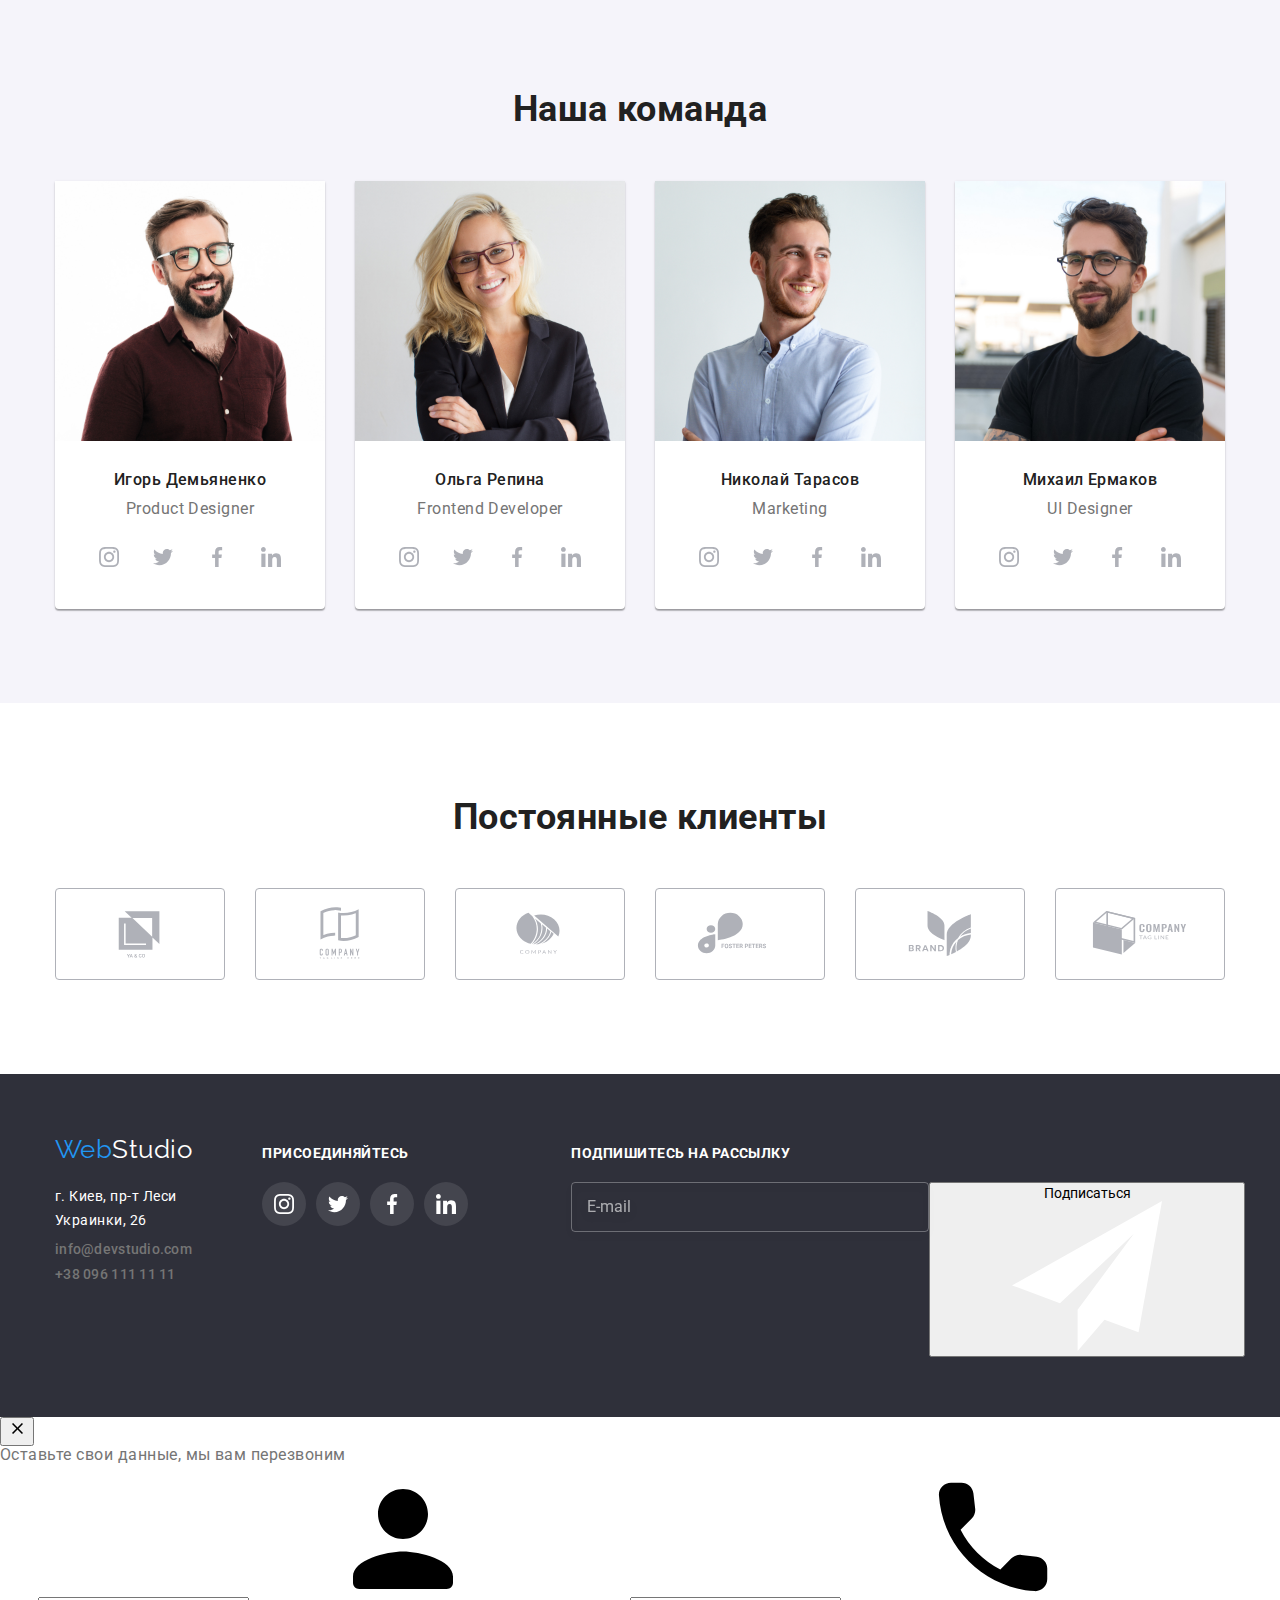
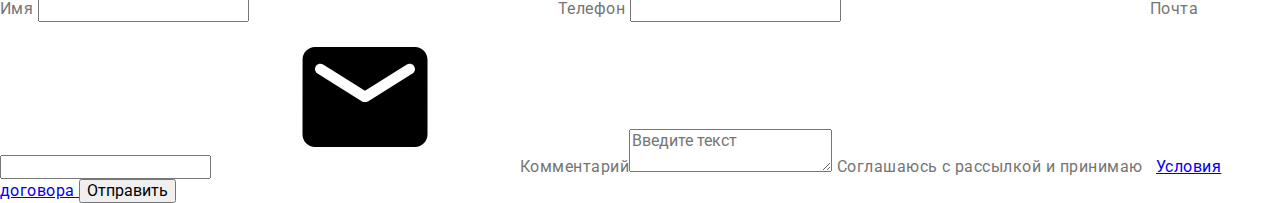
==== commit 3d6c83a3: "сделана архитектура" ====
--- a/index.html
+++ b/index.html
@@ -11,7 +11,7 @@
         <link rel="stylesheet" href="https://cdnjs.cloudflare.com/ajax/libs/modern-normalize/0.2.0/modern-normalize.min.css"
             integrity="sha512-sqIVMkf5f8XGYI/UZYGs7wODxlUeoj9JknataPfUwtvrSKWMHrMXGZ7Evb6nabFYJQG15vFFyALe6r0nWCD1Ug=="
             crossorigin="anonymous" referrerpolicy="no-referrer" />
-        <link rel="stylesheet" href="./CSS/styles.css">
+        <link rel="stylesheet" href="./css/main.min.css">
 </head>
 
 <body>
--- a/css/main.min.css
+++ b/css/main.min.css
@@ -0,0 +1,2 @@
+:root{--primary-texr-color: #212121;--title-text-color: #757575;--accent-color: #2196f3;--white-color: #fff;--black-color: #000000;--color-baner: #2f303a;--current-fon-color: #f5f4fa}h1,h2,h3,h4,h5,h6,p{margin-top:0px;margin-bottom:0px}ul,ol{margin-top:0px;margin-bottom:0px;padding-left:0px}img{display:block}body{color:var(--title-text-color);background-color:var(--white-color);font-family:roboto, sans-serif;letter-spacing:0.03em;margin:0px}.container{width:1200px;margin:auto;padding-left:15px;padding-right:15px}.visually-hidden{position:absolute !important;clip:rect(1px 1px 1px 1px);clip:rect(1px, 1px, 1px, 1px);padding:0 !important;border:0 !important;height:1px !important;width:1px !important;overflow:hidden}.logo{color:var(--accent-color);font-family:Raleway;font-weight:400;font-size:26px;line-height:1.19;text-decoration:none;margin-right:93px;padding-top:24px;padding-bottom:25px;display:block}.logo :hover{color:var(--accent-color)}.logo-black{color:var(--black-color);font-family:Raleway;font-weight:400;font-size:26px;line-height:1.19}.header-container{display:flex;align-items:center}.navigation{display:flex;align-items:center}.site-nav{list-style-type:none;display:flex;align-items:center}.site-nav .link{color:var(--primary-texr-color);font-weight:500;font-size:14px;line-height:1.14;letter-spacing:0.02em;text-decoration:none;transition-property:color;transition-duration:250ms;transition-timing-function:cubic-bezier(0.4, 0, 0.2, 1)}.link,.current{padding-top:32px;padding-bottom:32px;display:block}.item:not(:last-child){margin-right:50px}.site-nav .link:hover,.site-nav .link:focus{color:var(--accent-color)}.site-nav .link.current{color:var(--accent-color)}.nav,.nav-current{padding-top:32px;padding-bottom:32px}.contacts-link:hover,.contacts-link:focus{color:var(--accent-color)}.icon-envelope:hover,.icon-envelope:focus{fill:var(--accent-color)}.icon-phone:hover,.icon-phone:focus{fill:var(--accent-color)}.icon-envelope,.icon-phone{margin-right:10px;fill:currentColor}.contacts-item:not(:last-child){margin-right:50px}.contacts{list-style-type:none;margin-left:auto;display:flex}.contacts-link{color:var(--title-text-color);text-decoration:none;font-weight:500;font-size:14px;line-height:1.14;letter-spacing:0.02em;font-style:normal;display:flex;align-items:center;transition-property:color;transition-duration:250ms;transition-timing-function:cubic-bezier(0.4, 0, 0.2, 1)}.contacts-link-foot{color:var(--title-text-color);text-decoration:none;font-weight:500;font-size:14px;line-height:1.14;letter-spacing:0.02em;font-style:normal;transition-duration:250ms;transition-timing-function:cubic-bezier(0.4, 0, 0.2, 1)}.contacts-link-foot:hover,.contacts-link-foot:focus{color:var(--accent-color)}.contacts-link{padding-top:32px;padding-bottom:32px}.contacts-link-foot{display:block}.hero{background-color:var(--color-baner);padding-top:200px;padding-bottom:200px;height:600px;width:1600px;background-image:linear-gradient(rgba(47,48,58,0.4), rgba(47,48,58,0.4)),url(../images/Img-min.jpg);background-repeat:no-repeat;background-position:center;background-size:cover}.hero-title{color:var(--white-color);font-weight:900;font-size:44px;line-height:1.36;text-align:center;text-transform:uppercase;margin-bottom:30px}.feat{padding-top:94px;padding-bottom:94px}.section{padding-bottom:94px}.section-title{color:var(--primary-texr-color);font-weight:700;font-size:36px;line-height:1.16;text-align:center}.heading{margin-bottom:50px}.image-box{list-style-type:none;display:flex;justify-content:space-between}.hidden{display:none}.ibox{position:relative}.image-box-text{position:absolute;width:100%;bottom:0px;font-weight:bold;font-size:14px;line-height:1.14;text-align:center;text-transform:uppercase;color:var(--white-color);background:rgba(47,48,58,0.8);padding-top:27px;padding-bottom:27px}.features{color:var(--primary-texr-color);font-weight:700;font-size:14px;line-height:1.14;text-transform:uppercase;margin-bottom:10px}.section-features{list-style-type:none;display:flex}.features-list{color:var(--title-text-color);font-weight:400;font-size:14px;line-height:1.7}.advantages{margin-right:30px}.advantages:last-child{margin-right:0px}.advantages-icon{display:flex;height:120px;justify-content:center;align-items:center;background:#f5f4fa;border-radius:4px;margin-bottom:30px}.team{display:flex;list-style-type:none;margin-left:-30px;margin-top:-30px}.masters-list{margin-left:30px;margin-top:30px;background-color:var(--white-color)}.section-team{background-color:var(--current-fon-color);padding-top:94px;padding-bottom:94px}.team-list{color:var(--primary-texr-color);font-weight:500;font-size:16px;line-height:1.18;text-align:center;margin-bottom:10px}.social-list{list-style-type:none;display:flex;justify-content:space-between}.social-list-icon{width:20px;height:20px;fill:currentColor}.social-link{display:flex;width:44px;height:44px;border-radius:50%;background:rgba(255,255,255,0.1);align-items:center;justify-content:center;color:#afb1b8;transition-property:color, background-color;transition-duration:250ms;transition-timing-function:cubic-bezier(0.4, 0, 0.2, 1)}.social-link:hover,.social-link:focus{color:var(--white-color);background-color:var(--accent-color)}.head{margin-bottom:50px}.team-professional{color:var(--title-text-col);font-weight:400;font-size:16px;line-height:1.18;text-align:center;margin-bottom:16px}.team-colums{padding-top:30px;padding-bottom:30px;padding-left:32px;padding-right:32px}.masters-list{box-shadow:0px 1px 3px rgba(0,0,0,0.12),0px 1px 1px rgba(0,0,0,0.14),0px 2px 1px rgba(0,0,0,0.2);border-radius:0px 0px 4px 4px}.section-clients{background:#ffffff}.clients-title{text-align:center;color:var(--primary-texr-color);font-weight:700;font-size:36px;line-height:1.16;margin-bottom:50px;text-align:center}.section-clients{padding-top:94px;padding-bottom:94px}.clients-list{display:flex;flex-wrap:wrap;margin-top:-30px;margin-left:-30px;list-style-type:none}.clients-item{flex-basis:calc((100% - 6 * 30px) / 6);margin-top:30px;margin-left:30px}.clients-link{display:flex;justify-content:center;align-items:center;width:170px;height:92px;border:1px solid #afb1b8;border-radius:4px;transition-property:border-color;transition-duration:250ms;transition-timing-function:cubic-bezier(0.4, 0, 0.2, 1)}.clients-link:hover .icon-logo,.clients-link:focus .icon-logo{fill:var(--accent-color)}.clients-link:hover,.clients-link:focus{border-color:var(--accent-color)}.icon-logo{width:106px;height:60px;fill:#afb1b8;transition-property:fill}.button{font-family:inherit;font-weight:bold;font-size:16px;line-height:1.87;letter-spacing:0.06em;color:var(--white-color);background:var(--accent-color);padding:10px 32px;border-radius:4px;display:block;margin-right:auto;margin-left:auto;border-color:transparent;box-shadow:0px 4px 4px rgba(0,0,0,0.15)}.footer{background-color:var(--color-baner);font-family:Roboto;font-weight:500;font-size:14px;line-height:16px;letter-spacing:1.14;padding-bottom:60px;padding-top:60px}.logo-footer{color:var(--accent-color);font-family:Raleway;font-weight:400;font-size:26px;line-height:1.19;text-decoration:none}.logo-footer :hover{color:var(--accent-color)}.logo-white{color:var(--white-color);font-family:Raleway;font-weight:400;font-size:26px;line-height:1.19}.footer-address{margin-top:20px}.address{color:var(--white-color);font-style:normal;font-weight:400;font-size:14px;line-height:1.7;margin-bottom:9px}.contacts-footer{color:var(--title-text-color);text-decoration:none;font-weight:500;font-size:14px;line-height:1.14;letter-spacing:0.02em;font-style:normal;list-style-type:none}.mail:not(:last-child){margin-bottom:9px}.social-footer{list-style-type:none}.socical-footer-icon{width:20px;height:20px}.socical-footer-link{display:flex;align-items:center;justify-content:center;width:44px;height:44px;border-radius:50%;background-color:rgba(255,255,255,0.1);margin-right:10px;fill:var(--white-color);transition-property:background-color;transition-duration:250ms;transition-timing-function:cubic-bezier(0.4, 0, 0.2, 1)}.socical-footer-link:hover,.socical-footer-link:focus{background-color:var(--accent-color)}.social-footer{display:flex}.social-corner{margin-left:70px}.current-container{display:flex;align-items:baseline}.sociale-title{font-size:14px;line-height:1.14;text-transform:uppercase;color:var(--white-color);margin-bottom:20px}.subscription{margin-left:93px}.subscription-title{font-size:14px;line-height:1.14;text-transform:uppercase;color:#ffffff;margin-bottom:20px}.subscription-form{display:flex}.footer-input{width:358px;height:50px;background-color:transparent;padding:15px;border:1px solid rgba(255,255,255,0.3);box-sizing:border-box;filter:drop-shadow(0px 4px 4px rgba(0,0,0,0.15));border-radius:4px;outline:none;color:#ffffff}.footer-input:focus{border-color:var(--accent-color);transition-property:border-color;transition-duration:250ms;transition-timing-function:cubic-bezier(0.4, 0, 0.2, 1)}.footer-input::placeholder{font-size:16px;line-height:1.25;color:rgba(255,255,255,0.6)}
+/*# sourceMappingURL=main.min.css.map */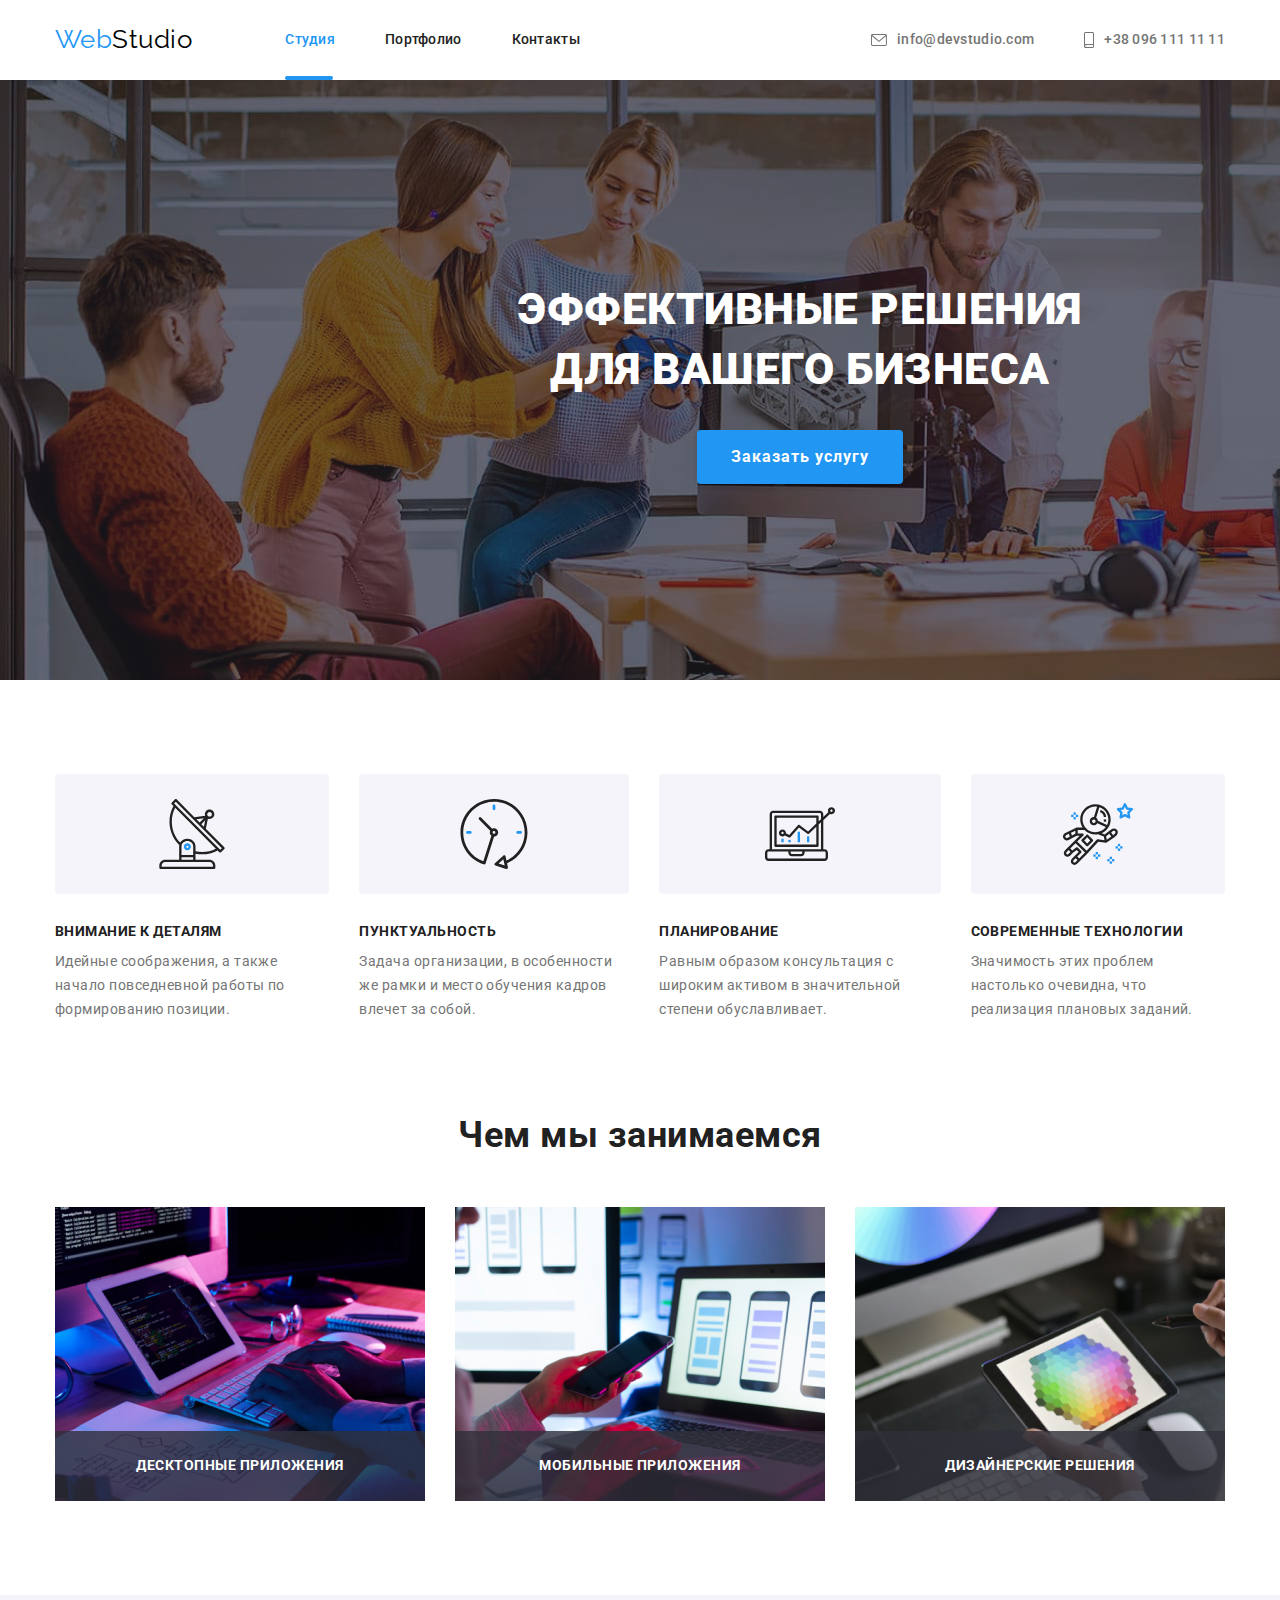
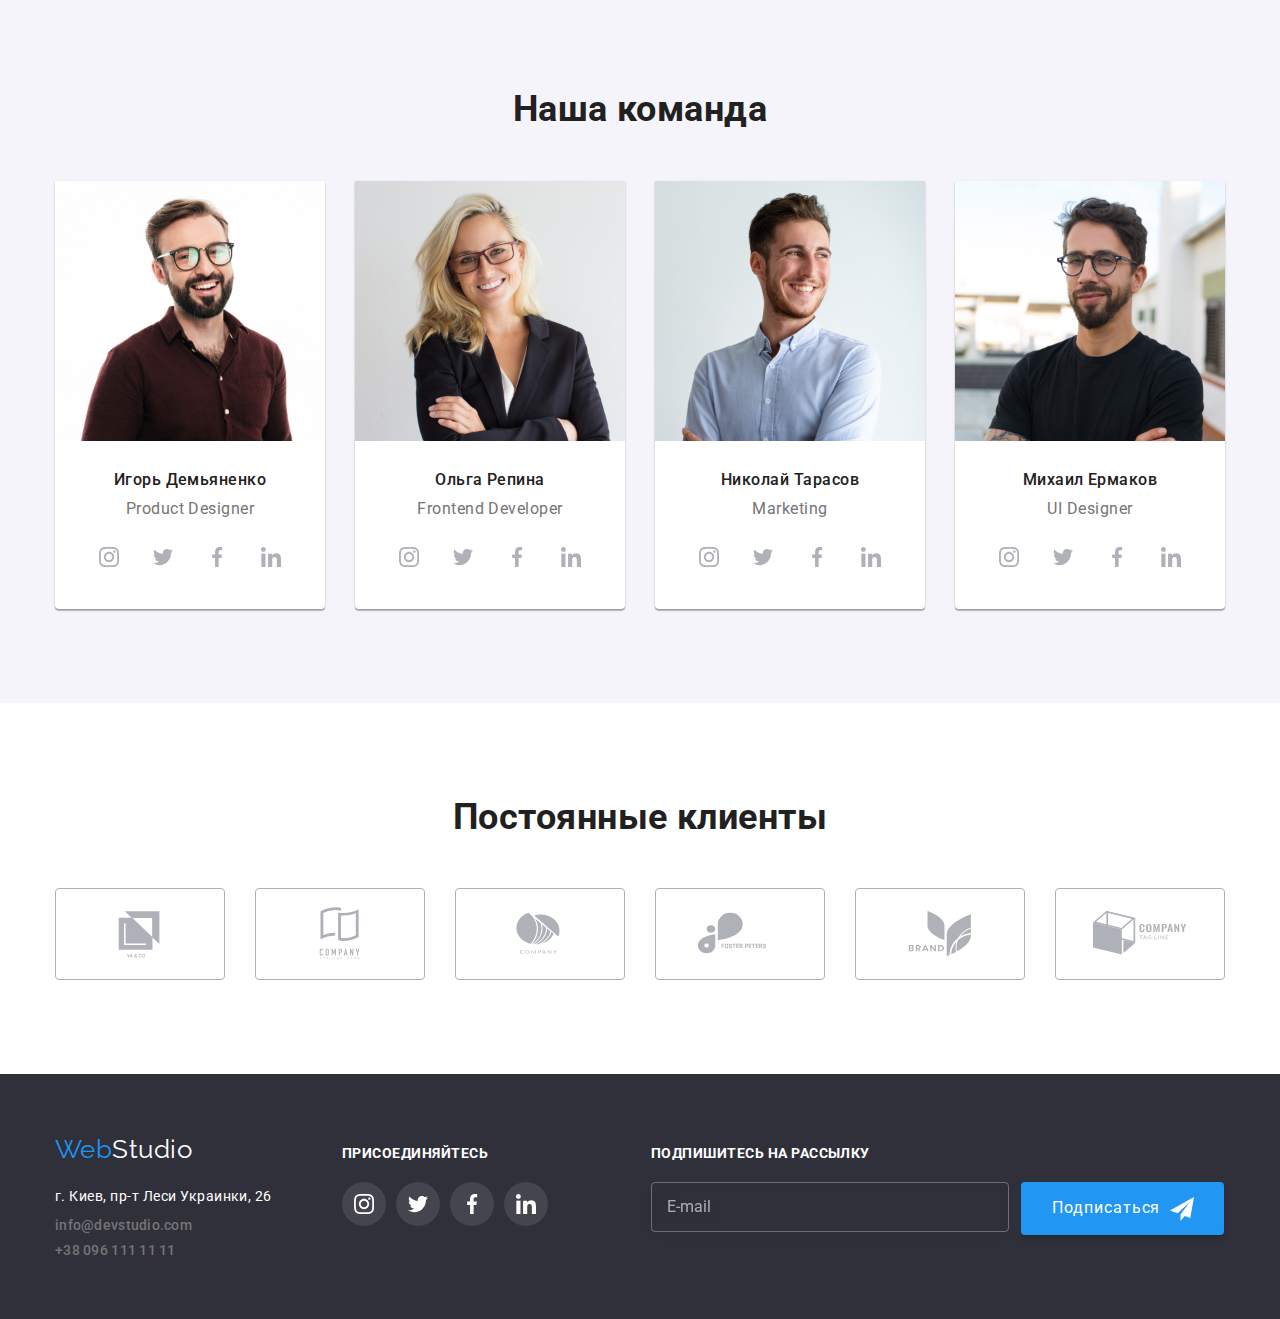
==== commit 089216bd: "сделал по бему" ====
--- a/index.html
+++ b/index.html
@@ -19,32 +19,32 @@
         <div class="container header-container">
         <nav class="navigation">
             <a href="index.html" class="logo">
-                Web<span class="logo-black">Studio</span>
+                Web<span class="logo__black">Studio</span>
             </a>
             <ul class="site-nav">
-                <li class="item">
-                    <a href=" " class= "link current" >Студия</a>
-                </li>
-                <li class="item">
-                    <a href="./portfolio.html "class= "link" >Портфолио</a>
-                </li>
-                <li class="item">
-                    <a href=" "class= "link" >Контакты </a>
+                <li class="site-nav__item">
+                    <a href=" " class= "site-nav__link current" >Студия</a>
+                </li>
+                <li class="site-nav__item">
+                    <a href="./portfolio.html "class= "site-nav__link" >Портфолио</a>
+                </li>
+                <li class="site-nav__item">
+                    <a href=" "class= "site-nav__link" >Контакты </a>
                 </li>
             </ul>
         </nav>
         <ul class="contacts">
-            <li class="contacts-item">
-                <a class="contacts-link" href="mailto:info@devstudio.com">
-                    <svg class="icon-envelope" width="16px" height="12px">
+            <li class="contacts__item">
+                <a class="contacts__link" href="mailto:info@devstudio.com">
+                    <svg class="contacts__icon-envelope" width="16px" height="12px">
                         <use href="./images/icons/symbol-defs.svg#icon-phone1"></use>
                     </svg>info@devstudio.com
                 
                 </a>
             </li>
-            <li class="contacts-item">
-                <a class="contacts-link" href="tel:+380961111111"> 
-                    <svg class="icon-phone" width="10px" height="16px">
+            <li class="contacts__item">
+                <a class="contacts__link" href="tel:+380961111111"> 
+                    <svg class="contacts__icon-phone" width="10px" height="16px">
                         <use href="./images/icons/symbol-defs.svg#icon-smartphone"></use>
                     </svg>+38 096 111 11 11</a>
             </li>
@@ -56,7 +56,7 @@
             <section class="hero">
             <div class="container">
                 <h1 class="hero-title">Эффективные решения <br> для вашего бизнеса</h1>
-                <button type="button" class="button" data-modal-open>Заказать услугу</button>
+                <button type=" button" class="hero__button" data-modal-open>Заказать услугу</button>
             </section>
             </div>
 
--- a/css/main.min.css
+++ b/css/main.min.css
@@ -1,2 +1,2 @@
-:root{--primary-texr-color: #212121;--title-text-color: #757575;--accent-color: #2196f3;--white-color: #fff;--black-color: #000000;--color-baner: #2f303a;--current-fon-color: #f5f4fa}h1,h2,h3,h4,h5,h6,p{margin-top:0px;margin-bottom:0px}ul,ol{margin-top:0px;margin-bottom:0px;padding-left:0px}img{display:block}body{color:var(--title-text-color);background-color:var(--white-color);font-family:roboto, sans-serif;letter-spacing:0.03em;margin:0px}.container{width:1200px;margin:auto;padding-left:15px;padding-right:15px}.visually-hidden{position:absolute !important;clip:rect(1px 1px 1px 1px);clip:rect(1px, 1px, 1px, 1px);padding:0 !important;border:0 !important;height:1px !important;width:1px !important;overflow:hidden}.logo{color:var(--accent-color);font-family:Raleway;font-weight:400;font-size:26px;line-height:1.19;text-decoration:none;margin-right:93px;padding-top:24px;padding-bottom:25px;display:block}.logo :hover{color:var(--accent-color)}.logo-black{color:var(--black-color);font-family:Raleway;font-weight:400;font-size:26px;line-height:1.19}.header-container{display:flex;align-items:center}.navigation{display:flex;align-items:center}.site-nav{list-style-type:none;display:flex;align-items:center}.site-nav .link{color:var(--primary-texr-color);font-weight:500;font-size:14px;line-height:1.14;letter-spacing:0.02em;text-decoration:none;transition-property:color;transition-duration:250ms;transition-timing-function:cubic-bezier(0.4, 0, 0.2, 1)}.link,.current{padding-top:32px;padding-bottom:32px;display:block}.item:not(:last-child){margin-right:50px}.site-nav .link:hover,.site-nav .link:focus{color:var(--accent-color)}.site-nav .link.current{color:var(--accent-color)}.nav,.nav-current{padding-top:32px;padding-bottom:32px}.contacts-link:hover,.contacts-link:focus{color:var(--accent-color)}.icon-envelope:hover,.icon-envelope:focus{fill:var(--accent-color)}.icon-phone:hover,.icon-phone:focus{fill:var(--accent-color)}.icon-envelope,.icon-phone{margin-right:10px;fill:currentColor}.contacts-item:not(:last-child){margin-right:50px}.contacts{list-style-type:none;margin-left:auto;display:flex}.contacts-link{color:var(--title-text-color);text-decoration:none;font-weight:500;font-size:14px;line-height:1.14;letter-spacing:0.02em;font-style:normal;display:flex;align-items:center;transition-property:color;transition-duration:250ms;transition-timing-function:cubic-bezier(0.4, 0, 0.2, 1)}.contacts-link-foot{color:var(--title-text-color);text-decoration:none;font-weight:500;font-size:14px;line-height:1.14;letter-spacing:0.02em;font-style:normal;transition-duration:250ms;transition-timing-function:cubic-bezier(0.4, 0, 0.2, 1)}.contacts-link-foot:hover,.contacts-link-foot:focus{color:var(--accent-color)}.contacts-link{padding-top:32px;padding-bottom:32px}.contacts-link-foot{display:block}.hero{background-color:var(--color-baner);padding-top:200px;padding-bottom:200px;height:600px;width:1600px;background-image:linear-gradient(rgba(47,48,58,0.4), rgba(47,48,58,0.4)),url(../images/Img-min.jpg);background-repeat:no-repeat;background-position:center;background-size:cover}.hero-title{color:var(--white-color);font-weight:900;font-size:44px;line-height:1.36;text-align:center;text-transform:uppercase;margin-bottom:30px}.feat{padding-top:94px;padding-bottom:94px}.section{padding-bottom:94px}.section-title{color:var(--primary-texr-color);font-weight:700;font-size:36px;line-height:1.16;text-align:center}.heading{margin-bottom:50px}.image-box{list-style-type:none;display:flex;justify-content:space-between}.hidden{display:none}.ibox{position:relative}.image-box-text{position:absolute;width:100%;bottom:0px;font-weight:bold;font-size:14px;line-height:1.14;text-align:center;text-transform:uppercase;color:var(--white-color);background:rgba(47,48,58,0.8);padding-top:27px;padding-bottom:27px}.features{color:var(--primary-texr-color);font-weight:700;font-size:14px;line-height:1.14;text-transform:uppercase;margin-bottom:10px}.section-features{list-style-type:none;display:flex}.features-list{color:var(--title-text-color);font-weight:400;font-size:14px;line-height:1.7}.advantages{margin-right:30px}.advantages:last-child{margin-right:0px}.advantages-icon{display:flex;height:120px;justify-content:center;align-items:center;background:#f5f4fa;border-radius:4px;margin-bottom:30px}.team{display:flex;list-style-type:none;margin-left:-30px;margin-top:-30px}.masters-list{margin-left:30px;margin-top:30px;background-color:var(--white-color)}.section-team{background-color:var(--current-fon-color);padding-top:94px;padding-bottom:94px}.team-list{color:var(--primary-texr-color);font-weight:500;font-size:16px;line-height:1.18;text-align:center;margin-bottom:10px}.social-list{list-style-type:none;display:flex;justify-content:space-between}.social-list-icon{width:20px;height:20px;fill:currentColor}.social-link{display:flex;width:44px;height:44px;border-radius:50%;background:rgba(255,255,255,0.1);align-items:center;justify-content:center;color:#afb1b8;transition-property:color, background-color;transition-duration:250ms;transition-timing-function:cubic-bezier(0.4, 0, 0.2, 1)}.social-link:hover,.social-link:focus{color:var(--white-color);background-color:var(--accent-color)}.head{margin-bottom:50px}.team-professional{color:var(--title-text-col);font-weight:400;font-size:16px;line-height:1.18;text-align:center;margin-bottom:16px}.team-colums{padding-top:30px;padding-bottom:30px;padding-left:32px;padding-right:32px}.masters-list{box-shadow:0px 1px 3px rgba(0,0,0,0.12),0px 1px 1px rgba(0,0,0,0.14),0px 2px 1px rgba(0,0,0,0.2);border-radius:0px 0px 4px 4px}.section-clients{background:#ffffff}.clients-title{text-align:center;color:var(--primary-texr-color);font-weight:700;font-size:36px;line-height:1.16;margin-bottom:50px;text-align:center}.section-clients{padding-top:94px;padding-bottom:94px}.clients-list{display:flex;flex-wrap:wrap;margin-top:-30px;margin-left:-30px;list-style-type:none}.clients-item{flex-basis:calc((100% - 6 * 30px) / 6);margin-top:30px;margin-left:30px}.clients-link{display:flex;justify-content:center;align-items:center;width:170px;height:92px;border:1px solid #afb1b8;border-radius:4px;transition-property:border-color;transition-duration:250ms;transition-timing-function:cubic-bezier(0.4, 0, 0.2, 1)}.clients-link:hover .icon-logo,.clients-link:focus .icon-logo{fill:var(--accent-color)}.clients-link:hover,.clients-link:focus{border-color:var(--accent-color)}.icon-logo{width:106px;height:60px;fill:#afb1b8;transition-property:fill}.button{font-family:inherit;font-weight:bold;font-size:16px;line-height:1.87;letter-spacing:0.06em;color:var(--white-color);background:var(--accent-color);padding:10px 32px;border-radius:4px;display:block;margin-right:auto;margin-left:auto;border-color:transparent;box-shadow:0px 4px 4px rgba(0,0,0,0.15)}.footer{background-color:var(--color-baner);font-family:Roboto;font-weight:500;font-size:14px;line-height:16px;letter-spacing:1.14;padding-bottom:60px;padding-top:60px}.logo-footer{color:var(--accent-color);font-family:Raleway;font-weight:400;font-size:26px;line-height:1.19;text-decoration:none}.logo-footer :hover{color:var(--accent-color)}.logo-white{color:var(--white-color);font-family:Raleway;font-weight:400;font-size:26px;line-height:1.19}.footer-address{margin-top:20px}.address{color:var(--white-color);font-style:normal;font-weight:400;font-size:14px;line-height:1.7;margin-bottom:9px}.contacts-footer{color:var(--title-text-color);text-decoration:none;font-weight:500;font-size:14px;line-height:1.14;letter-spacing:0.02em;font-style:normal;list-style-type:none}.mail:not(:last-child){margin-bottom:9px}.social-footer{list-style-type:none}.socical-footer-icon{width:20px;height:20px}.socical-footer-link{display:flex;align-items:center;justify-content:center;width:44px;height:44px;border-radius:50%;background-color:rgba(255,255,255,0.1);margin-right:10px;fill:var(--white-color);transition-property:background-color;transition-duration:250ms;transition-timing-function:cubic-bezier(0.4, 0, 0.2, 1)}.socical-footer-link:hover,.socical-footer-link:focus{background-color:var(--accent-color)}.social-footer{display:flex}.social-corner{margin-left:70px}.current-container{display:flex;align-items:baseline}.sociale-title{font-size:14px;line-height:1.14;text-transform:uppercase;color:var(--white-color);margin-bottom:20px}.subscription{margin-left:93px}.subscription-title{font-size:14px;line-height:1.14;text-transform:uppercase;color:#ffffff;margin-bottom:20px}.subscription-form{display:flex}.footer-input{width:358px;height:50px;background-color:transparent;padding:15px;border:1px solid rgba(255,255,255,0.3);box-sizing:border-box;filter:drop-shadow(0px 4px 4px rgba(0,0,0,0.15));border-radius:4px;outline:none;color:#ffffff}.footer-input:focus{border-color:var(--accent-color);transition-property:border-color;transition-duration:250ms;transition-timing-function:cubic-bezier(0.4, 0, 0.2, 1)}.footer-input::placeholder{font-size:16px;line-height:1.25;color:rgba(255,255,255,0.6)}
+:root{--primary-texr-color: #212121;--title-text-color: #757575;--accent-color: #2196f3;--white-color: #fff;--black-color: #000000;--color-baner: #2f303a;--current-fon-color: #f5f4fa}h1,h2,h3,h4,h5,h6,p{margin-top:0px;margin-bottom:0px}ul,ol{margin-top:0px;margin-bottom:0px;padding-left:0px}img{display:block}body{color:var(--title-text-color);background-color:var(--white-color);font-family:roboto, sans-serif;letter-spacing:0.03em;margin:0px}.container{width:1200px;margin:auto;padding-left:15px;padding-right:15px}.visually-hidden{position:absolute !important;clip:rect(1px 1px 1px 1px);clip:rect(1px, 1px, 1px, 1px);padding:0 !important;border:0 !important;height:1px !important;width:1px !important;overflow:hidden}.logo{color:var(--accent-color);font-family:Raleway;font-weight:400;font-size:26px;line-height:1.19;text-decoration:none;margin-right:93px;padding-top:24px;padding-bottom:25px;display:block}.logo :hover{color:var(--accent-color)}.logo__black{color:var(--black-color);font-family:Raleway;font-weight:400;font-size:26px;line-height:1.19}.header-container{display:flex;align-items:center}.navigation{display:flex;align-items:center}.site-nav{list-style-type:none;display:flex;align-items:center}.site-nav .site-nav__link{color:var(--primary-texr-color);font-weight:500;font-size:14px;line-height:1.14;letter-spacing:0.02em;text-decoration:none;transition-property:color;transition-duration:250ms;transition-timing-function:cubic-bezier(0.4, 0, 0.2, 1)}.site-nav .site-nav__link:hover,.site-nav .site-nav__link:focus{color:var(--accent-color)}.site-nav__link,.current{padding-top:32px;padding-bottom:32px;display:block}.site-nav__item:not(:last-child){margin-right:50px}.site-nav .site-nav__link.current{color:var(--accent-color)}.nav,.nav-current{padding-top:32px;padding-bottom:32px}.contacts__link:hover,.contacts__link:focus{color:var(--accent-color)}.contacts__icon-envelope:hover,.contacts__icon-envelope:focus{fill:var(--accent-color)}.contacts__icon-phone:hover,.contacts__icon-phone:focus{fill:var(--accent-color)}.contacts__icon-envelope,.contacts__icon-phone{margin-right:10px;fill:currentColor}.contacts__item:not(:last-child){margin-right:50px}.contacts{list-style-type:none;margin-left:auto;display:flex}.contacts__link{color:var(--title-text-color);text-decoration:none;font-weight:500;font-size:14px;line-height:1.14;letter-spacing:0.02em;font-style:normal;display:flex;align-items:center;transition-property:color;transition-duration:250ms;transition-timing-function:cubic-bezier(0.4, 0, 0.2, 1)}.contacts__link{padding-top:32px;padding-bottom:32px}.contacts-link-foot{color:var(--title-text-color);text-decoration:none;font-weight:500;font-size:14px;line-height:1.14;letter-spacing:0.02em;font-style:normal;transition-duration:250ms;transition-timing-function:cubic-bezier(0.4, 0, 0.2, 1)}.contacts-link-foot:hover,.contacts-link-foot:focus{color:var(--accent-color)}.contacts-link-foot:hover,.contacts-link-foot:focus{display:block}.hero{background-color:var(--color-baner);padding-top:200px;padding-bottom:200px;height:600px;width:1600px;background-image:linear-gradient(rgba(47,48,58,0.4), rgba(47,48,58,0.4)),url(../images/Img-min.jpg);background-repeat:no-repeat;background-position:center;background-size:cover}.hero-title{color:var(--white-color);font-weight:900;font-size:44px;line-height:1.36;text-align:center;text-transform:uppercase;margin-bottom:30px}.feat{padding-top:94px;padding-bottom:94px}.section{padding-bottom:94px}.section-title{color:var(--primary-texr-color);font-weight:700;font-size:36px;line-height:1.16;text-align:center}.heading{margin-bottom:50px}.image-box{list-style-type:none;display:flex;justify-content:space-between}.hidden{display:none}.ibox{position:relative}.image-box-text{position:absolute;width:100%;bottom:0px;font-weight:bold;font-size:14px;line-height:1.14;text-align:center;text-transform:uppercase;color:var(--white-color);background:rgba(47,48,58,0.8);padding-top:27px;padding-bottom:27px}.features{color:var(--primary-texr-color);font-weight:700;font-size:14px;line-height:1.14;text-transform:uppercase;margin-bottom:10px}.section-features{list-style-type:none;display:flex}.features-list{color:var(--title-text-color);font-weight:400;font-size:14px;line-height:1.7}.advantages{margin-right:30px}.advantages:last-child{margin-right:0px}.advantages-icon{display:flex;height:120px;justify-content:center;align-items:center;background:#f5f4fa;border-radius:4px;margin-bottom:30px}.team{display:flex;list-style-type:none;margin-left:-30px;margin-top:-30px}.masters-list{margin-left:30px;margin-top:30px;background-color:var(--white-color)}.masters-list{box-shadow:0px 1px 3px rgba(0,0,0,0.12),0px 1px 1px rgba(0,0,0,0.14),0px 2px 1px rgba(0,0,0,0.2);border-radius:0px 0px 4px 4px}.section-team{background-color:var(--current-fon-color);padding-top:94px;padding-bottom:94px}.team-list{color:var(--primary-texr-color);font-weight:500;font-size:16px;line-height:1.18;text-align:center;margin-bottom:10px}.social-list{list-style-type:none;display:flex;justify-content:space-between}.social-list-icon{width:20px;height:20px;fill:currentColor}.social-link{display:flex;width:44px;height:44px;border-radius:50%;background:rgba(255,255,255,0.1);align-items:center;justify-content:center;color:#afb1b8;transition-property:color, background-color;transition-duration:250ms;transition-timing-function:cubic-bezier(0.4, 0, 0.2, 1)}.social-link:hover,.social-link:focus{color:var(--white-color);background-color:var(--accent-color)}.head{margin-bottom:50px}.team-professional{color:var(--title-text-col);font-weight:400;font-size:16px;line-height:1.18;text-align:center;margin-bottom:16px}.team-colums{padding-top:30px;padding-bottom:30px;padding-left:32px;padding-right:32px}.section-clients{background:#ffffff}.clients-title{text-align:center;color:var(--primary-texr-color);font-weight:700;font-size:36px;line-height:1.16;margin-bottom:50px;text-align:center}.section-clients{padding-top:94px;padding-bottom:94px}.clients-list{display:flex;flex-wrap:wrap;margin-top:-30px;margin-left:-30px;list-style-type:none}.clients-item{flex-basis:calc((100% - 6 * 30px) / 6);margin-top:30px;margin-left:30px}.clients-link{display:flex;justify-content:center;align-items:center;width:170px;height:92px;border:1px solid #afb1b8;border-radius:4px;transition-property:border-color;transition-duration:250ms;transition-timing-function:cubic-bezier(0.4, 0, 0.2, 1)}.clients-link:hover,.clients-link:focus{border-color:var(--accent-color)}.clients-link:hover .icon-logo,.clients-link:focus .icon-logo{fill:var(--accent-color)}.icon-logo{width:106px;height:60px;fill:#afb1b8;transition-property:fill}.hero__button{font-family:inherit;font-weight:bold;font-size:16px;line-height:1.87;letter-spacing:0.06em;color:var(--white-color);background:var(--accent-color);padding:10px 32px;border-radius:4px;display:block;margin-right:auto;margin-left:auto;border-color:transparent;box-shadow:0px 4px 4px rgba(0,0,0,0.15)}.footer{background-color:var(--color-baner);font-family:Roboto;font-weight:500;font-size:14px;line-height:16px;letter-spacing:1.14;padding-bottom:60px;padding-top:60px}.logo-footer{color:var(--accent-color);font-family:Raleway;font-weight:400;font-size:26px;line-height:1.19;text-decoration:none}.logo-footer :hover{color:var(--accent-color)}.logo-white{color:var(--white-color);font-family:Raleway;font-weight:400;font-size:26px;line-height:1.19}.footer-address{margin-top:20px}.address{color:var(--white-color);font-style:normal;font-weight:400;font-size:14px;line-height:1.7;margin-bottom:9px}.contacts-footer{color:var(--title-text-color);text-decoration:none;font-weight:500;font-size:14px;line-height:1.14;letter-spacing:0.02em;font-style:normal;list-style-type:none}.mail:not(:last-child){margin-bottom:9px}.social-footer{list-style-type:none}.socical-footer-icon{width:20px;height:20px}.socical-footer-link{display:flex;align-items:center;justify-content:center;width:44px;height:44px;border-radius:50%;background-color:rgba(255,255,255,0.1);margin-right:10px;fill:var(--white-color);transition-property:background-color;transition-duration:250ms;transition-timing-function:cubic-bezier(0.4, 0, 0.2, 1)}.socical-footer-link:hover,.socical-footer-link:focus{background-color:var(--accent-color)}.social-footer{display:flex}.social-corner{margin-left:70px}.current-container{display:flex;align-items:baseline}.sociale-title{font-size:14px;line-height:1.14;text-transform:uppercase;color:var(--white-color);margin-bottom:20px}.subscription{margin-left:93px}.subscription-title{font-size:14px;line-height:1.14;text-transform:uppercase;color:#ffffff;margin-bottom:20px}.subscription-form{display:flex}.footer-input{width:358px;height:50px;background-color:transparent;padding:15px;border:1px solid rgba(255,255,255,0.3);box-sizing:border-box;filter:drop-shadow(0px 4px 4px rgba(0,0,0,0.15));border-radius:4px;outline:none;color:#ffffff}.footer-input:focus{border-color:var(--accent-color);transition-property:border-color;transition-duration:250ms;transition-timing-function:cubic-bezier(0.4, 0, 0.2, 1)}.footer-input::placeholder{font-size:16px;line-height:1.25;color:rgba(255,255,255,0.6)}.footer-submit-button{display:inline-flex;align-items:center;text-align:center;font-size:16px;line-height:1.8;letter-spacing:0.06em;padding-bottom:10px;padding-top:10px;padding-left:29px;padding-right:28px;margin-left:12px;background:var(--accent-color);color:#ffffff;box-shadow:0px 4px 4px rgba(0,0,0,0.15);border-radius:4px;border-color:transparent;cursor:pointer;outline:none}.icon-submit-svg{margin-left:10px;width:24px;height:24px}.header-nav{border-bottom:1px solid #ececec}.nav-portfolio,.nav{color:var(--primary-texr-color);font-weight:500;font-size:14px;line-height:1.14;letter-spacing:0.02em;text-decoration:none;list-style-type:none;transition-property:color;transition-duration:250ms;transition-timing-function:cubic-bezier(0.4, 0, 0.2, 1)}.nav-portfolio:hover,.nav-portfolio:focus,.nav:hover,.nav:focus{color:var(--accent-color);text-decoration:none}.nav-portfolio{list-style-type:none;display:flex;align-items:center}.nav-portfolio .nav-current{color:var(--accent-color);text-decoration:none}.section-portfolio{color:var(--primary-texr-color);padding-bottom:94px;padding-top:94px}.work-box{display:flex;flex-wrap:wrap;list-style-type:none;margin-top:-30px;margin-left:-30px;margin-bottom:94px}.examples-box{margin-top:30px;margin-left:30px}.overlay{position:absolute;top:0px;left:0px;height:100%;width:100%;background-color:rgba(33,150,243,0.9);color:var(--white-color);padding-left:24px;padding-right:24px;padding-top:63px;padding-bottom:63px;overflow:auto;transform:translateY(100%);font-size:18px;line-height:1.56;transition-property:transform;transition-duration:250ms;transition-timing-function:cubic-bezier(0.4, 0, 0.2, 1)}.box-portfolio-img{position:relative;overflow:hidden}.type-link:hover .overlay,.type-link:focus .overlay{transform:translateY(0%);transition-property:transform;transition-duration:250ms;transition-timing-function:cubic-bezier(0.4, 0, 0.2, 1)}.type-link{text-decoration:none;display:block;position:relative;transition-property:box-shadow;transition-duration:250ms;transition-timing-function:cubic-bezier(0.4, 0, 0.2, 1)}.type-link:hover,.type-link:focus{box-shadow:0px 3px 1px rgba(0,0,0,0.1),0px 1px 2px rgba(0,0,0,0.08),0px 2px 2px rgba(0,0,0,0.12)}.type-cover{padding-left:24px;padding-right:24px;border-bottom:1px solid #eeeeee;border-right:1px solid #eeeeee;border-left:1px solid #eeeeee;padding-top:20px;padding-bottom:20px}.work-list{font-family:Roboto;font-style:normal;font-weight:bold;font-size:36px;line-height:1.16;text-align:center;letter-spacing:0.03em}.examples{color:var(--primary-texr-color);font-family:Roboto;font-weight:700;font-size:18px;line-height:2;margin-bottom:4px}.examples-list{color:var(--title-text-color);font-family:Roboto;font-weight:400;font-size:16px;line-height:1.8}.button-portfolio .button-current{color:var(--primary-texr-color);background-color:var(--current-fon-color);font-family:inherit;font-weight:500;font-size:16px;line-height:1.6;text-align:center;letter-spacing:0.03em;color:#212121;background:#f5f4fa;cursor:pointer;border-radius:4px;border-color:transparent;transition-property:color, background-color, box-shadow;transition-duration:250ms;transition-timing-function:cubic-bezier(0.4, 0, 0.2, 1)}.button-portfolio .button-current:focus,.button-portfolio .button-current:hover,.button-portfolio .button-current:focus{color:var(--white-color);background-color:var(--accent-color);box-shadow:0px 3px 1px rgba(0,0,0,0.1),0px 1px 2px rgba(0,0,0,0.08),0px 2px 2px rgba(0,0,0,0.12)}.button-current{padding:6px 22px}.button-current:focus,.button-current:hover{color:var(--white-color);background-color:var(--accent-color)}.button-portfolio{display:flex;list-style-type:none;justify-content:center;margin-bottom:50px}.button-portfolio:not(:last-child){margin-right:8px}.backdrop{position:fixed;top:0;left:0;width:100vw;height:100vh;background-color:rgba(0,0,0,0.2);transition-property:opacity, visibility;transition-duration:250ms;transition-timing-function:cubic-bezier(0.4, 0, 0.2, 1)}.modal{position:absolute;left:50%;top:50%;width:528px;height:580px;background-color:var(--white-color);transform:translate(-50%, -50%);box-shadow:0px 1px 3px rgba(0,0,0,0.12),0px 1px 1px rgba(0,0,0,0.14),0px 2px 1px rgba(0,0,0,0.2);border-radius:4px;padding:40px}.close-btn{position:absolute;top:8px;right:8px;cursor:pointer;display:flex;justify-content:center;align-items:center;width:30px;height:30px;border-radius:50%;border:1px solid rgba(0,0,0,0.1);background-color:transparent}.close-btn:focus{fill:var(--accent-color)}.close-svg:hover{fill:var(--accent-color)}.is-hidden{opacity:0;visibility:hidden;pointer-events:none}.current{position:relative}.current::after{content:"";display:block;position:absolute;width:48px;height:4px;background:var(--accent-color);border-radius:2px;bottom:0}.nav-current{position:relative}.nav-current::after{content:"";display:block;position:absolute;width:78px;height:4px;background:var(--accent-color);border-radius:2px;bottom:0}.modal-form{display:flex;flex-direction:column}.modal-form-head{color:var(--black-color);font-family:Roboto;font-weight:700;font-size:20px;line-height:1.15;text-align:center;letter-spacing:0.03em;margin-bottom:28px}.modal-form-field{font-family:Roboto;font-weight:400;font-size:12px;line-height:1.16;color:var(--title-text-color);margin-bottom:10px;letter-spacing:0.01em;color:#757575}.modal-form-field-curent{font-family:Roboto;font-weight:400;font-size:12px;line-height:1.16;color:var(--title-text-color);margin-bottom:10px;letter-spacing:0.01em;color:#757575;margin-bottom:10px}.modal-form-input-wrapper{margin-top:4px;display:block;position:relative}.modal-form-input{width:100%;height:40px;border:1px solid rgba(33,33,33,0.2);box-sizing:border-box;border-radius:4px;padding-left:42px;transition-property:border-color;transition-duration:250ms;transition-timing-function:cubic-bezier(0.4, 0, 0.2, 1)}.modal-form-input:focus,.modal-form-input:hover{outline:none;border-color:var(--accent-color)}.socical-footer-icon-current{position:absolute;top:50%;transform:translateY(-50%);display:block;width:18px;height:18px;left:12px;transition-property:fill;transition-duration:250ms;transition-timing-function:cubic-bezier(0.4, 0, 0.2, 1)}.modal-form-input:focus+.socical-footer-icon-current,.modal-form-input:hover+.socical-footer-icon-current{fill:var(--accent-color)}.modal-form-messege{width:100%;height:120px;margin-top:4px;border:1px solid rgba(33,33,33,0.2);padding:12px 16px;resize:none;outline:none;border-radius:4px}.modal-form-messege:focus,.modal-form-messege:hover{outline:none;border-color:var(--accent-color);transition-duration:250ms;transition-timing-function:cubic-bezier(0.4, 0, 0.2, 1)}.modal-form-messege::placeholder{font-family:Roboto;font-weight:400;font-size:12px;line-height:1.16px;letter-spacing:0.01em;color:rgba(117,117,117,0.5)}.modal-form-checkbox:focus+.modal-form-checkbox-label::before{outline:none;border-color:var(--accent-color)}.modal-form-checkbox-label{display:flex;align-items:center;font-family:Roboto;font-weight:400;font-size:14px;line-height:1.7px;letter-spacing:0.03em;color:#757575;margin-bottom:30px;margin-left:14px}.modal-form-checkbox-label::before{display:block;content:"";width:16px;height:15px;border:2px solid black;border-radius:2px;cursor:pointer;margin-right:7px}.modal-form-checkbox:checked+.modal-form-checkbox-label::before{background-color:var(--accent-color);background-image:url(../images/icons/Vector.svg);background-repeat:no-repeat;background-origin:border-box;background-position:center;border-color:transparent}.modal-form-label-link{color:var(--accent-color);line-height:1.71;text-decoration-line:underline}.modal-form-btn{display:block;padding:10px 55px;width:200px;height:50px;margin:0 auto;font-size:16px;line-height:1.8;letter-spacing:0.06em;color:#ffffff;background:#188ce8;box-shadow:0px 4px 4px rgba(0,0,0,0.15);border-radius:4px;outline:none;cursor:pointer;border:transparent}.modal-form-btn:focus,.modal-form-btn:hover{box-shadow:0px 1px 3px rgba(0,0,0,0.12),0px 1px 1px rgba(0,0,0,0.14),0px 2px 1px rgba(0,0,0,0.2)}
 /*# sourceMappingURL=main.min.css.map */